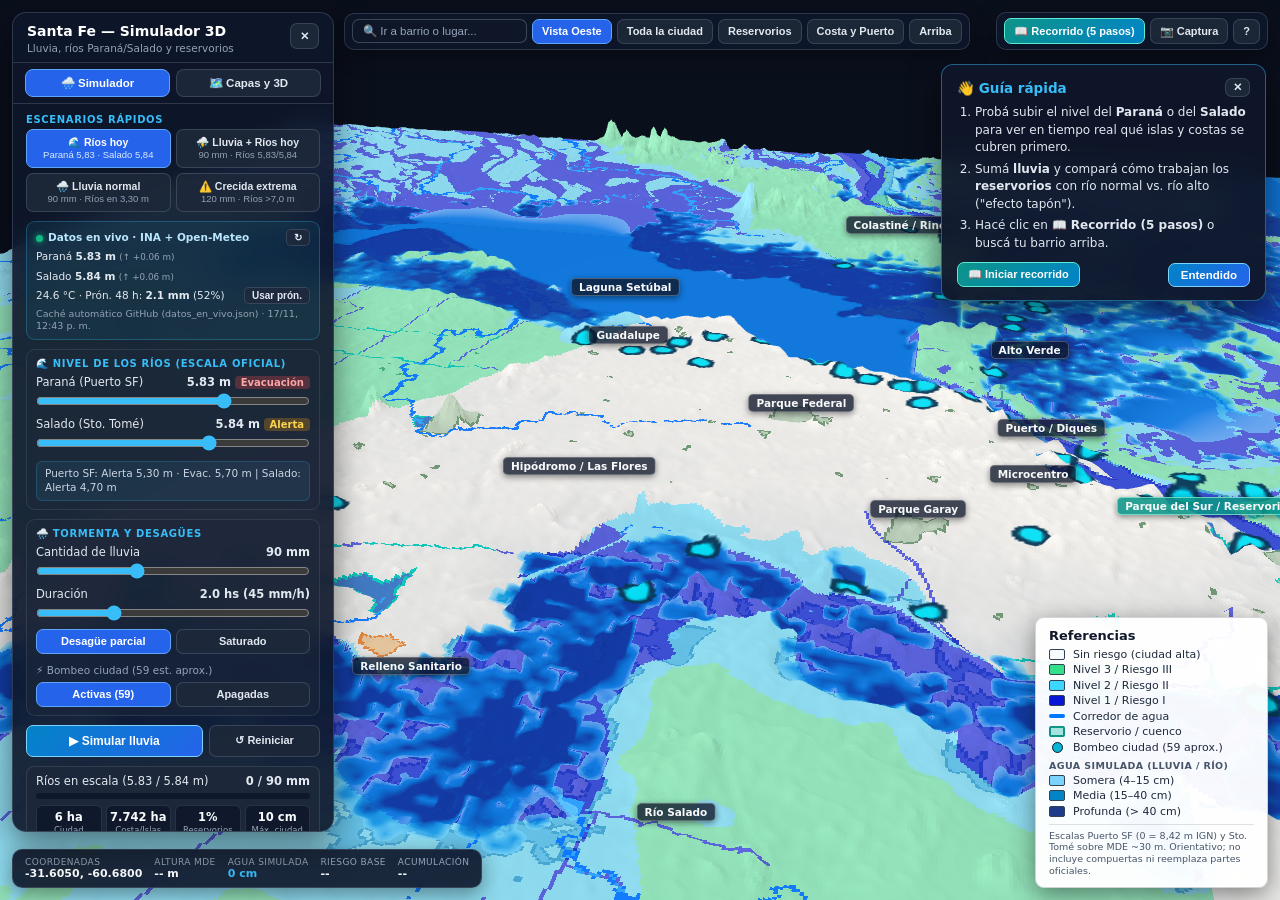
==== index.html @ 42bb4167 "Conectar API en vivo INA + Open-Meteo y preparar publicación en GitHub Pages" ====
<!DOCTYPE html>
<html lang="es">
<head>
  <meta charset="utf-8">
  <meta name="viewport" content="width=device-width, initial-scale=1.0">
  <title>Santa Fe 3D — Simulador de Lluvias y Crecidas</title>
  <meta http-equiv="refresh" content="0; url=visor_3d_santa_fe.html">
  <style>
    body {
      margin: 0; min-height: 100vh; display: grid; place-items: center;
      background: #090e1a; color: #f8fafc; font-family: "Segoe UI", system-ui, sans-serif;
    }
    a { color: #38bdf8; font-weight: 600; }
  </style>
  <script>
    window.location.replace("visor_3d_santa_fe.html" + window.location.search + window.location.hash);
  </script>
</head>
<body>
  <p>Abriendo simulador 3D… <a href="visor_3d_santa_fe.html">Ir al visor ahora</a></p>
</body>
</html>
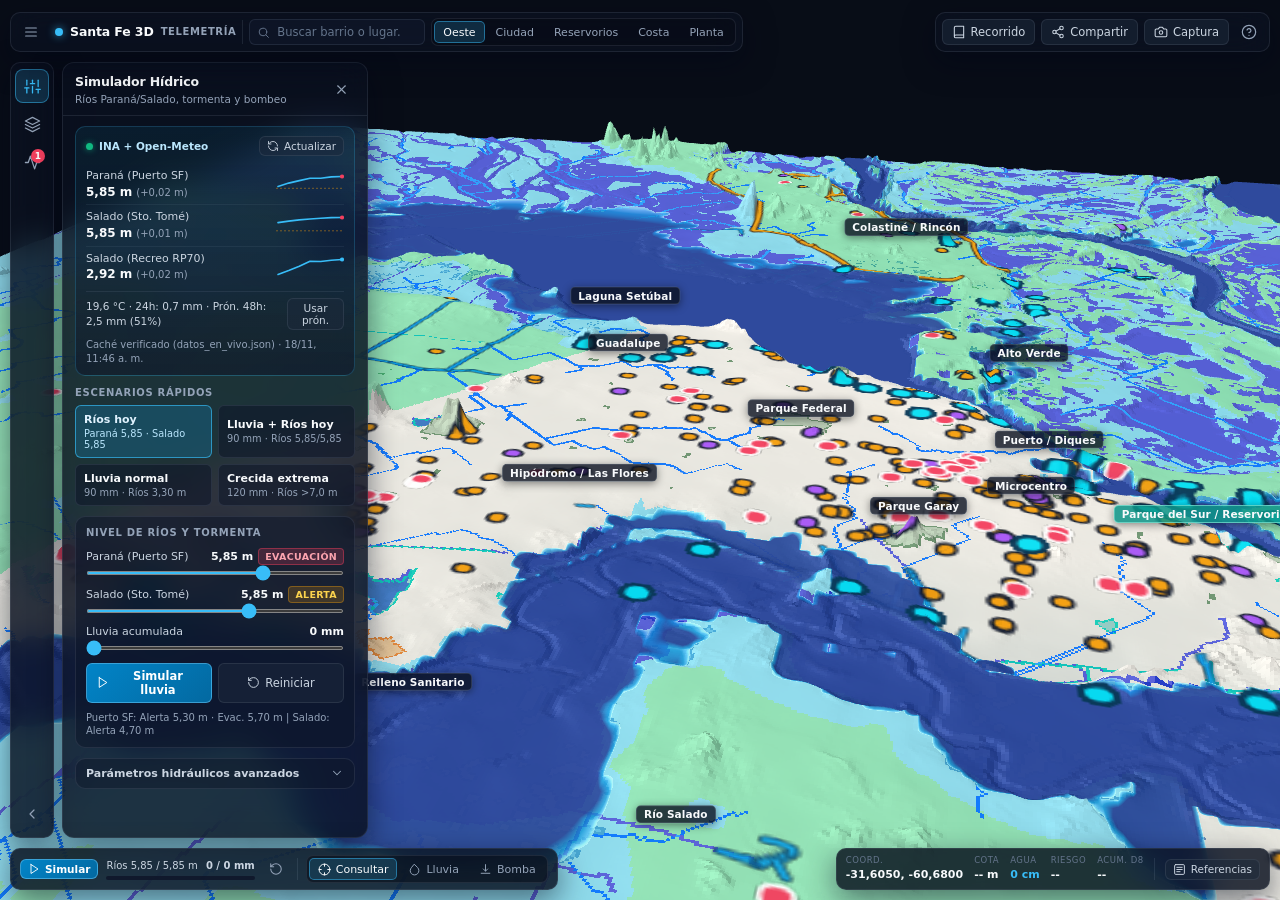
==== commit 166fa391: "feat(v2): modularizacion, UI Dark Telemetry, datos resilientes, WebGL2 on-demand y pipeline reproduc" ====
--- a/index.html
+++ b/index.html
@@ -3,20 +3,529 @@
 <head>
   <meta charset="utf-8">
   <meta name="viewport" content="width=device-width, initial-scale=1.0">
-  <title>Santa Fe 3D — Simulador de Lluvias y Crecidas</title>
-  <meta http-equiv="refresh" content="0; url=visor_3d_santa_fe.html">
-  <style>
-    body {
-      margin: 0; min-height: 100vh; display: grid; place-items: center;
-      background: #090e1a; color: #f8fafc; font-family: "Segoe UI", system-ui, sans-serif;
-    }
-    a { color: #38bdf8; font-weight: 600; }
-  </style>
-  <script>
-    window.location.replace("visor_3d_santa_fe.html" + window.location.search + window.location.hash);
-  </script>
+  <title>Santa Fe 3D — Simulador de Lluvias, Crecidas y Bombeo</title>
+  <meta name="description" content="Visor topográfico 3D interactivo y simulador de lluvias, crecidas de los ríos Paraná y Salado, reservorios, estaciones de bombeo y equipamiento crítico del Gran Santa Fe.">
+  <meta property="og:title" content="Santa Fe 3D — Simulador de Lluvias, Crecidas y Bombeo">
+  <meta property="og:description" content="Explorá el relieve suelo desnudo FABDEM, datos hidrométricos oficiales del INA, pronóstico Open-Meteo, 59 estaciones de bombeo y equipamiento crítico de Santa Fe en 3D.">
+  <meta property="og:type" content="website">
+  <link rel="icon" type="image/svg+xml" href="data:image/svg+xml,%3Csvg xmlns='http://www.w3.org/2000/svg' viewBox='0 0 32 32'%3E%3Crect width='32' height='32' rx='8' fill='%230b1120'/%3E%3Cpath d='M5 20c3-2 5 2 8 0s5 2 8 0 4-2 6 0' stroke='%2338bdf8' stroke-width='2.6' fill='none' stroke-linecap='round'/%3E%3Cpath d='M5 13c3-2 5 2 8 0s5 2 8 0 4-2 6 0' stroke='%230ea5e9' stroke-width='2.2' fill='none' stroke-linecap='round' opacity='.75'/%3E%3C/svg%3E">
+  <link rel="stylesheet" href="./src/styles.css">
 </head>
 <body>
-  <p>Abriendo simulador 3D… <a href="visor_3d_santa_fe.html">Ir al visor ahora</a></p>
+  <div id="loading" role="status" aria-live="polite">
+    <span id="loading-text">Cargando relieve 3D y modelo hídrico de Santa Fe...</span>
+    <div class="loader-bar"></div>
+  </div>
+
+  <canvas id="glcanvas" tabindex="0" aria-label="Mapa topográfico 3D interactivo del Gran Santa Fe"></canvas>
+  <div id="labels-layer" aria-hidden="false"></div>
+
+  <!-- ZONA 1: Command Bar superior -->
+  <header id="command-bar">
+    <div class="bar-group">
+      <button id="btn-toggle-drawer" class="btn-ghost" title="Mostrar u ocultar panel lateral" aria-label="Mostrar u ocultar panel lateral" aria-expanded="true">
+        <span data-icon="menu" data-icon-size="16"></span>
+      </button>
+      <div class="brand-chip">
+        <span class="brand-dot" aria-hidden="true"></span>
+        <span class="brand-name">Santa Fe 3D</span>
+        <span class="brand-tag">Telemetría</span>
+      </div>
+      <div class="search-wrap">
+        <span class="search-ico" data-icon="search" data-icon-size="13"></span>
+        <input id="search-place" list="barrios-list" placeholder="Buscar barrio o lugar..." autocomplete="off" aria-label="Buscar barrio o lugar">
+        <datalist id="barrios-list"></datalist>
+      </div>
+      <div id="preset-buttons" class="segmented" role="group" aria-label="Vistas de cámara">
+        <button data-preset="cap1" class="active">Oeste</button>
+        <button data-preset="cap2">Ciudad</button>
+        <button data-preset="res">Reservorios</button>
+        <button data-preset="costa">Costa</button>
+        <button data-preset="top">Planta</button>
+      </div>
+      <select id="preset-select" aria-label="Vista de cámara">
+        <option value="cap1" selected>Oeste</option>
+        <option value="cap2">Ciudad</option>
+        <option value="res">Reservorios</option>
+        <option value="costa">Costa</option>
+        <option value="top">Planta</option>
+      </select>
+    </div>
+
+    <div class="bar-group">
+      <button id="btn-story" title="Iniciar recorrido guiado de 5 pasos" aria-label="Recorrido guiado">
+        <span data-icon="book" data-icon-size="14"></span>
+        <span class="btn-label-sm">Recorrido</span>
+      </button>
+      <button id="btn-share" title="Copiar enlace del escenario actual" aria-label="Compartir escenario">
+        <span data-icon="share" data-icon-size="14"></span>
+        <span class="btn-label-sm">Compartir</span>
+      </button>
+      <button id="btn-shot" title="Descargar captura PNG del 3D" aria-label="Descargar captura PNG">
+        <span data-icon="camera" data-icon-size="14"></span>
+        <span class="btn-label-sm">Captura</span>
+      </button>
+      <button id="btn-help" class="btn-ghost" title="Guía rápida de uso" aria-label="Guía rápida">
+        <span data-icon="help" data-icon-size="16"></span>
+      </button>
+    </div>
+  </header>
+
+  <!-- ZONA 2: Panel lateral único con Rail de 3 modos -->
+  <aside id="sidebar" aria-label="Controles del simulador">
+    <nav id="icon-rail" role="tablist" aria-orientation="vertical" aria-label="Secciones">
+      <button class="rail-btn active" role="tab" aria-selected="true" data-mode="sim" title="Simulador y datos en vivo" aria-label="Simulador">
+        <span data-icon="sliders" data-icon-size="17"></span>
+      </button>
+      <button class="rail-btn" role="tab" aria-selected="false" data-mode="layers" title="Capas, basemap y ajustes 3D" aria-label="Capas y 3D">
+        <span data-icon="layers" data-icon-size="17"></span>
+      </button>
+      <button class="rail-btn" role="tab" aria-selected="false" data-mode="impact" title="Impacto y diagnóstico por sector" aria-label="Impacto y diagnóstico">
+        <span data-icon="activity" data-icon-size="17"></span>
+        <span id="rail-impact-badge" class="rail-badge hidden" aria-hidden="true">0</span>
+      </button>
+      <div class="rail-spacer"></div>
+      <button id="btn-rail-collapse" class="rail-btn" title="Contraer panel" aria-label="Contraer panel">
+        <span data-icon="chevronLeft" data-icon-size="16"></span>
+      </button>
+    </nav>
+
+    <section id="drawer">
+      <div class="drawer-header">
+        <div>
+          <div id="drawer-title" class="drawer-title">Simulador Hídrico</div>
+          <div id="drawer-sub" class="drawer-sub">Ríos Paraná/Salado, tormenta y bombeo</div>
+        </div>
+        <button id="btn-close-drawer" class="btn-ghost" title="Ocultar panel" aria-label="Ocultar panel">
+          <span data-icon="close" data-icon-size="15"></span>
+        </button>
+      </div>
+
+      <div class="drawer-body">
+        <!-- MODO 1: SIMULAR -->
+        <div id="pane-sim" class="mode-pane active" role="tabpanel">
+          <!-- Telemetría en vivo -->
+          <div class="card live-card" aria-live="polite">
+            <div class="live-top">
+              <span class="live-status">
+                <span id="live-dot" class="status-dot"></span>
+                <span id="live-title">INA + Open-Meteo</span>
+              </span>
+              <button id="btn-refresh-live" class="btn-xs" title="Actualizar desde INA y Open-Meteo" aria-label="Actualizar datos en vivo">
+                <span data-icon="refresh" data-icon-size="12"></span>
+                <span>Actualizar</span>
+              </button>
+            </div>
+            <div id="live-rivers-list">
+              <div class="hint-line">Consultando alturas oficiales (INA)...</div>
+            </div>
+            <div class="weather-strip">
+              <span id="live-weather" class="tabular">Consultando Open-Meteo...</span>
+              <button id="btn-load-forecast" class="btn-xs" title="Cargar lluvia pronosticada 48 h">Usar prón.</button>
+            </div>
+            <div id="live-meta" class="live-meta">Iniciando telemetría...</div>
+          </div>
+
+          <!-- Escenarios rápidos -->
+          <div>
+            <div class="section-label">Escenarios rápidos</div>
+            <div class="grid-2" style="margin-top:5px;">
+              <button class="scenario-btn active" data-sc="hoy">
+                <strong>Ríos hoy</strong>
+                <span id="sc-hoy-sub" class="tabular">Cargando escala...</span>
+              </button>
+              <button class="scenario-btn" data-sc="rain_hoy">
+                <strong>Lluvia + Ríos hoy</strong>
+                <span id="sc-rhoy-sub" class="tabular">90 mm · Ríos hoy</span>
+              </button>
+              <button class="scenario-btn" data-sc="rain90">
+                <strong>Lluvia normal</strong>
+                <span class="tabular">90 mm · Ríos 3,30 m</span>
+              </button>
+              <button class="scenario-btn" data-sc="combo">
+                <strong>Crecida extrema</strong>
+                <span class="tabular">120 mm · Ríos &gt;7,0 m</span>
+              </button>
+            </div>
+          </div>
+
+          <!-- Controles principales (Nivel 1) -->
+          <div class="card">
+            <div class="section-label">
+              <span>Nivel de ríos y tormenta</span>
+            </div>
+
+            <div class="slider-block">
+              <div class="slider-head">
+                <span>Paraná (Puerto SF)</span>
+                <span class="slider-val tabular">
+                  <span id="val-parana">-- m</span>
+                  <span id="tag-parana" class="badge badge-ok">Normal</span>
+                </span>
+              </div>
+              <input id="sl-parana" type="range" min="2.0" max="7.5" step="0.01" value="3.30" aria-label="Altura Río Paraná en Puerto Santa Fe">
+            </div>
+
+            <div class="slider-block">
+              <div class="slider-head">
+                <span>Salado (Sto. Tomé)</span>
+                <span class="slider-val tabular">
+                  <span id="val-salado">-- m</span>
+                  <span id="tag-salado" class="badge badge-ok">Normal</span>
+                </span>
+              </div>
+              <input id="sl-salado" type="range" min="2.0" max="8.0" step="0.01" value="3.20" aria-label="Altura Río Salado en Santo Tomé">
+            </div>
+
+            <div class="slider-block">
+              <div class="slider-head">
+                <span>Lluvia acumulada</span>
+                <span id="val-rain" class="slider-val tabular">0 mm</span>
+              </div>
+              <input id="sl-rain" type="range" min="0" max="250" step="5" value="0" aria-label="Lluvia acumulada en milímetros">
+            </div>
+
+            <div class="grid-2" style="margin-top:2px;">
+              <button id="btn-sim-play-panel" class="btn-primary">
+                <span data-icon="play" data-icon-size="13"></span>
+                <span>Simular lluvia</span>
+              </button>
+              <button id="btn-sim-reset-panel">
+                <span data-icon="reset" data-icon-size="13"></span>
+                <span>Reiniciar</span>
+              </button>
+            </div>
+            <div class="hint-line">Puerto SF: Alerta 5,30 m · Evac. 5,70 m | Salado: Alerta 4,70 m</div>
+          </div>
+
+          <!-- Nivel 2: Parámetros hidráulicos avanzados (colapsado por defecto) -->
+          <details class="accordion">
+            <summary>
+              <span>Parámetros hidráulicos avanzados</span>
+              <span class="acc-chev" data-icon="chevronDown" data-icon-size="14"></span>
+            </summary>
+            <div class="accordion-body">
+              <div class="slider-block">
+                <div class="slider-head">
+                  <span>Duración de tormenta</span>
+                  <span id="val-dur" class="slider-val tabular">2,0 h (0 mm/h)</span>
+                </div>
+                <input id="sl-dur" type="range" min="0.5" max="6" step="0.5" value="2" aria-label="Duración de la tormenta en horas">
+              </div>
+
+              <div>
+                <div class="section-label" style="margin-bottom:4px;">Perfil de tormenta (hietograma)</div>
+                <div class="grid-2">
+                  <button class="active" data-profile="uniform">Uniforme</button>
+                  <button data-profile="convective">Convectiva (pico)</button>
+                </div>
+              </div>
+
+              <div>
+                <div class="section-label" style="margin-bottom:4px;">Humedad previa del suelo</div>
+                <div class="grid-4">
+                  <button class="active btn-xs" data-soil="auto" title="Calculada según lluvia real 24 h">Auto</button>
+                  <button class="btn-xs" data-soil="dry">Seco</button>
+                  <button class="btn-xs" data-soil="wet">Húmedo</button>
+                  <button class="btn-xs" data-soil="saturated">Satur.</button>
+                </div>
+              </div>
+
+              <div>
+                <div class="section-label" style="margin-bottom:4px;">Desagüe pluvial urbano</div>
+                <div class="grid-2">
+                  <button id="btn-drain-ok" class="active" data-drain="partial">Parcial</button>
+                  <button id="btn-drain-sat" data-drain="saturated">Saturado</button>
+                </div>
+              </div>
+
+              <div>
+                <div class="section-label" style="margin-bottom:4px;">Estaciones de bombeo (59)</div>
+                <div class="grid-2">
+                  <button id="btn-cpump-on" class="active" data-cpump="on">Activas (59)</button>
+                  <button id="btn-cpump-off" data-cpump="off">Apagadas</button>
+                </div>
+              </div>
+            </div>
+          </details>
+        </div>
+
+        <!-- MODO 2: CAPAS Y 3D -->
+        <div id="pane-layers" class="mode-pane" role="tabpanel">
+          <div class="card">
+            <div class="section-label">Mapa base</div>
+            <div class="grid-3">
+              <button class="active" data-base="relief">Relieve</button>
+              <button data-base="streets">Calles</button>
+              <button data-base="sat">Satélite</button>
+            </div>
+            <div id="basemap-status" class="hint-line">Relieve topográfico offline (FABDEM).</div>
+            <div id="basemap-attr" class="basemap-attr hidden"></div>
+          </div>
+
+          <div class="card">
+            <div class="section-label">Infraestructura y drenaje</div>
+            <label class="switch-row">
+              <span class="switch-left"><span class="swatch round" style="background:#06b6d4"></span>Estaciones de bombeo (59)</span>
+              <input class="switch-input" type="checkbox" id="chk-city-pumps" checked>
+            </label>
+            <label class="switch-row">
+              <span class="switch-left"><span class="swatch" style="background:linear-gradient(135deg,#0ea5e9 50%,#f59e0b 50%)"></span>Canales y defensas (OSM)</span>
+              <input class="switch-input" type="checkbox" id="chk-osm-canales" checked>
+            </label>
+            <label class="switch-row">
+              <span class="switch-left"><span class="swatch" style="background:#14b8a6"></span>Reservorios y cuencos</span>
+              <input class="switch-input" type="checkbox" id="chk-res" checked>
+            </label>
+            <label class="switch-row">
+              <span class="switch-left"><span class="swatch" style="background:#007bff"></span>Corredores principales</span>
+              <input class="switch-input" type="checkbox" id="chk-bin" checked>
+            </label>
+            <label class="switch-row">
+              <span class="switch-left"><span class="swatch" style="background:#38bdf8"></span>Red secundaria (umbral)</span>
+              <input class="switch-input" type="checkbox" id="chk-acflow">
+            </label>
+            <div id="thresh-wrap" class="slider-block hidden">
+              <div class="slider-head">
+                <span>Sensibilidad de red</span>
+                <span id="val-thresh" class="slider-val tabular">5.000</span>
+              </div>
+              <input id="sl-thresh" type="range" min="2.477" max="5.301" step="0.01" value="3.699">
+            </div>
+          </div>
+
+          <div class="card">
+            <div class="section-label">Referencias urbanas</div>
+            <label class="switch-row">
+              <span class="switch-left"><span class="swatch round" style="background:#f43f5e"></span>Equipamiento crítico (OSM)</span>
+              <input class="switch-input" type="checkbox" id="chk-osm-equip" checked>
+            </label>
+            <label class="switch-row">
+              <span class="switch-left"><span class="swatch" style="background:#2b6cb0"></span>Ríos y Laguna Setúbal</span>
+              <input class="switch-input" type="checkbox" id="chk-water" checked>
+            </label>
+            <label class="switch-row">
+              <span class="switch-left"><span class="swatch" style="background:#5a7d5c"></span>Parques y plazas</span>
+              <input class="switch-input" type="checkbox" id="chk-parks" checked>
+            </label>
+            <label class="switch-row">
+              <span class="switch-left"><span class="swatch" style="background:#d97706"></span>Relleno sanitario</span>
+              <input class="switch-input" type="checkbox" id="chk-landfill" checked>
+            </label>
+            <label class="switch-row">
+              <span class="switch-left"><span class="swatch" style="background:#94a3b8"></span>Etiquetas de barrios</span>
+              <input class="switch-input" type="checkbox" id="chk-labels" checked>
+            </label>
+          </div>
+
+          <details class="accordion">
+            <summary>
+              <span>Riesgo hídrico base</span>
+              <span class="acc-chev" data-icon="chevronDown" data-icon-size="14"></span>
+            </summary>
+            <div class="accordion-body">
+              <div class="slider-block">
+                <div class="slider-head">
+                  <span>Opacidad</span>
+                  <span id="val-risk-alpha" class="slider-val tabular">62%</span>
+                </div>
+                <input id="sl-risk-alpha" type="range" min="0" max="100" step="2" value="62">
+              </div>
+              <label class="switch-row"><span class="switch-left"><span class="swatch" style="background:#0816d8"></span>Zona I / Riesgo I</span><input class="switch-input" type="checkbox" id="chk-r1" checked></label>
+              <label class="switch-row"><span class="switch-left"><span class="swatch" style="background:#3cd6ff"></span>Zona II / Riesgo II</span><input class="switch-input" type="checkbox" id="chk-r2" checked></label>
+              <label class="switch-row"><span class="switch-left"><span class="swatch" style="background:#34e08a"></span>Zona III / Riesgo III</span><input class="switch-input" type="checkbox" id="chk-r3" checked></label>
+              <label class="switch-row"><span class="switch-left"><span class="swatch" style="background:#f4f2ec"></span>Zona IV / Sin riesgo</span><input class="switch-input" type="checkbox" id="chk-r4" checked></label>
+            </div>
+          </details>
+
+          <details class="accordion">
+            <summary>
+              <span>Ajustes 3D del relieve</span>
+              <span class="acc-chev" data-icon="chevronDown" data-icon-size="14"></span>
+            </summary>
+            <div class="accordion-body">
+              <div class="slider-block">
+                <div class="slider-head"><span>Exageración vertical (Z)</span><span id="val-z" class="slider-val tabular">28×</span></div>
+                <input id="sl-z" type="range" min="1" max="80" step="1" value="28">
+              </div>
+              <div class="slider-block">
+                <div class="slider-head"><span>Sombreado topográfico</span><span id="val-hs" class="slider-val tabular">70%</span></div>
+                <input id="sl-hs" type="range" min="0" max="100" step="5" value="70">
+              </div>
+              <label class="switch-row">
+                <span class="switch-left"><span class="swatch" style="background:#78716c"></span>Curvas de nivel (cada 2 m)</span>
+                <input class="switch-input" type="checkbox" id="chk-contours">
+              </label>
+            </div>
+          </details>
+        </div>
+
+        <!-- MODO 3: IMPACTO Y DIAGNÓSTICO (absorbe #diag-card sin solapamientos) -->
+        <div id="pane-impact" class="mode-pane" role="tabpanel" aria-live="polite">
+          <div>
+            <div class="section-label">Resumen del escenario actual</div>
+            <div class="grid-4" style="margin-top:6px;">
+              <div class="kpi-card"><div id="kpi-ha" class="kpi-v tabular">0 ha</div><div class="kpi-k">Ciudad &gt;10cm</div></div>
+              <div class="kpi-card"><div id="kpi-ext" class="kpi-v tabular">0 ha</div><div class="kpi-k">Costa/Islas</div></div>
+              <div class="kpi-card"><div id="kpi-res" class="kpi-v tabular">0%</div><div class="kpi-k">Reservorios</div></div>
+              <div class="kpi-card"><div id="kpi-max" class="kpi-v tabular">0 cm</div><div class="kpi-k">Máx. ciudad</div></div>
+            </div>
+          </div>
+
+          <div>
+            <div class="section-label">Equipamiento OSM afectado (&gt;10 cm)</div>
+            <div class="grid-3" style="margin-top:6px;">
+              <button id="pill-salud" class="impact-btn" type="button" aria-label="Ver centros de salud afectados">
+                <span id="kpi-salud" class="imp-count tabular">0</span>
+                <span class="imp-lbl"><span data-icon="health" data-icon-size="11"></span>Salud</span>
+              </button>
+              <button id="pill-esc" class="impact-btn" type="button" aria-label="Ver escuelas afectadas">
+                <span id="kpi-escuelas" class="imp-count tabular">0</span>
+                <span class="imp-lbl"><span data-icon="school" data-icon-size="11"></span>Escuelas</span>
+              </button>
+              <button id="pill-emerg" class="impact-btn" type="button" aria-label="Ver cuarteles y comisarías afectados">
+                <span id="kpi-emerg" class="imp-count tabular">0</span>
+                <span class="imp-lbl"><span data-icon="shield" data-icon-size="11"></span>Emerg.</span>
+              </button>
+            </div>
+          </div>
+
+          <!-- Diagnóstico del punto o listado de establecimientos -->
+          <div id="diag-panel" class="diag-box selectable">
+            <div class="diag-head">
+              <span id="diag-title" class="diag-title">Diagnóstico por sector</span>
+              <button id="diag-clear" class="btn-ghost hidden" title="Limpiar selección" aria-label="Limpiar selección">
+                <span data-icon="close" data-icon-size="13"></span>
+              </button>
+            </div>
+            <div id="diag-body" class="diag-meta">
+              Hacé clic en cualquier punto del mapa 3D o seleccioná una categoría arriba para inspeccionar cotas, agua simulada y equipamiento cercano.
+            </div>
+            <div id="diag-list" class="diag-list hidden"></div>
+          </div>
+        </div>
+      </div>
+    </section>
+  </aside>
+
+  <!-- Popover de Recorrido / Ayuda -->
+  <div id="tour-popover" class="hidden" role="dialog" aria-label="Guía y recorrido">
+    <div class="tour-head">
+      <span id="tour-title" class="tour-title">Guía rápida</span>
+      <button id="tour-close" class="btn-ghost" title="Cerrar" aria-label="Cerrar guía">
+        <span data-icon="close" data-icon-size="14"></span>
+      </button>
+    </div>
+    <div id="tour-body" class="tour-body"></div>
+    <div id="tour-foot" class="tour-foot"></div>
+  </div>
+
+  <!-- ZONA 3: Dock inferior unificado -->
+  <footer id="bottom-dock">
+    <div id="sim-dock" class="dock-pill">
+      <button id="btn-sim-play" class="btn-primary btn-xs" aria-label="Simular o pausar lluvia">
+        <span data-icon="play" data-icon-size="12"></span>
+        <span id="btn-sim-play-lbl">Simular</span>
+      </button>
+      <div class="sim-progress-mini">
+        <div class="sim-progress-top tabular">
+          <span id="sim-status">Listo</span>
+          <strong id="sim-mm">0 / 0 mm</strong>
+        </div>
+        <div class="progress-track"><div id="sim-bar" class="progress-fill"></div></div>
+      </div>
+      <button id="btn-sim-reset" class="btn-ghost" title="Reiniciar simulación" aria-label="Reiniciar simulación">
+        <span data-icon="reset" data-icon-size="14"></span>
+      </button>
+      <div class="dock-divider"></div>
+      <div class="segmented" role="group" aria-label="Herramientas sobre el mapa 3D">
+        <button class="active" data-tool="inspect" title="Consultar diagnóstico de un punto">
+          <span data-icon="crosshair" data-icon-size="13"></span>
+          <span class="btn-label-sm">Consultar</span>
+        </button>
+        <button data-tool="rain" title="Descargar chaparrón puntual (+55 mm)">
+          <span data-icon="droplet" data-icon-size="13"></span>
+          <span class="btn-label-sm">Lluvia</span>
+        </button>
+        <button data-tool="pump" title="Colocar bomba extractora temporal (hasta 5)">
+          <span data-icon="pump" data-icon-size="13"></span>
+          <span class="btn-label-sm">Bomba</span>
+        </button>
+      </div>
+      <button id="btn-clear-pumps" class="btn-xs hidden" title="Quitar bombas manuales">
+        <span>Quitar (<span id="pump-cnt">0</span>)</span>
+      </button>
+    </div>
+
+    <div id="info-dock" class="dock-pill">
+      <div class="insp-strip selectable" aria-label="Inspector topográfico">
+        <div class="insp-col insp-hide-sm">
+          <span class="insp-k">Coord.</span>
+          <span id="i-coord" class="insp-v tabular">-31,6050, -60,6800</span>
+        </div>
+        <div class="insp-col">
+          <span class="insp-k">Cota</span>
+          <span id="i-elev" class="insp-v tabular">-- m</span>
+        </div>
+        <div class="insp-col">
+          <span class="insp-k">Agua</span>
+          <span id="i-water" class="insp-v water tabular">0 cm</span>
+        </div>
+        <div class="insp-col insp-hide-md">
+          <span class="insp-k">Riesgo</span>
+          <span id="i-risk" class="insp-v">--</span>
+        </div>
+        <div class="insp-col insp-hide-md">
+          <span class="insp-k">Acum. D8</span>
+          <span id="i-acum" class="insp-v tabular">--</span>
+        </div>
+      </div>
+      <div class="dock-divider"></div>
+      <button id="btn-legend" class="btn-xs" aria-expanded="false" aria-controls="legend-popover">
+        <span data-icon="legend" data-icon-size="13"></span>
+        <span class="btn-label-sm">Referencias</span>
+      </button>
+
+      <!-- Leyenda oscura colapsable y completa -->
+      <div id="legend-popover" class="hidden" role="region" aria-label="Referencias del mapa">
+        <h3>
+          <span>Referencias</span>
+          <button id="btn-legend-close" class="btn-ghost" aria-label="Cerrar referencias">
+            <span data-icon="close" data-icon-size="13"></span>
+          </button>
+        </h3>
+        <div class="leg-group-title">Agua simulada (escala unificada)</div>
+        <div class="leg-row"><span class="leg-box" style="background:#7dd3fc"></span>Somera (4–15 cm)</div>
+        <div class="leg-row"><span class="leg-box" style="background:#0284c7"></span>Media (15–40 cm)</div>
+        <div class="leg-row"><span class="leg-box" style="background:#1e3a8a"></span>Profunda (&gt; 40 cm)</div>
+
+        <div class="leg-group-title">Riesgo hídrico base</div>
+        <div class="leg-row"><span class="leg-box" style="background:#f8fafc"></span>Zona IV / Sin riesgo (ciudad alta)</div>
+        <div class="leg-row"><span class="leg-box" style="background:#34e08a"></span>Zona III / Riesgo III</div>
+        <div class="leg-row"><span class="leg-box" style="background:#33e0b3"></span>Zona II/III (transición)</div>
+        <div class="leg-row"><span class="leg-box" style="background:#3cd6ff"></span>Zona II / Riesgo II</div>
+        <div class="leg-row"><span class="leg-box" style="background:#0816d8"></span>Zona I / Riesgo I</div>
+
+        <div class="leg-group-title">Infraestructura y equipamiento</div>
+        <div class="leg-row"><span class="leg-line" style="background:#0077ff"></span>Corredor de escurrimiento D8</div>
+        <div class="leg-row"><span class="leg-box" style="background:rgba(20,184,166,0.35);border-color:#14b8a6"></span>Reservorio / cuenco</div>
+        <div class="leg-row"><span class="leg-dot" style="background:#06b6d4;border:1.5px solid #0f172a"></span>Estación de bombeo (59 aprox.)</div>
+        <div class="leg-row"><span class="leg-line" style="background:#f59e0b"></span>Defensa · <span class="leg-line" style="background:#0ea5e9"></span>Canal (OSM)</div>
+        <div class="leg-row">
+          <span class="leg-dot" style="background:#f43f5e"></span>Salud ·
+          <span class="leg-dot" style="background:#f59e0b"></span>Escuelas ·
+          <span class="leg-dot" style="background:#a855f7"></span>Emergencia
+        </div>
+
+        <div class="leg-disclaimer">
+          FABDEM suelo desnudo (~30 m) · OSM · INA (Puerto SF 0 = 8,42 m IGN) · Open-Meteo. Modelo orientativo; no reemplaza alertas oficiales.
+        </div>
+      </div>
+    </div>
+  </footer>
+
+  <div id="toast" role="status" aria-live="polite"></div>
+
+  <script type="module" src="./src/main.js"></script>
 </body>
 </html>
--- a/src/styles.css
+++ b/src/styles.css
@@ -0,0 +1,1010 @@
+/* Santa Fe 3D — Cartographic Dark Telemetry Design System (Kepler.gl / Windy / Linear) */
+:root {
+  --bg-deep: #070b14;
+  --bg-radial: #0f192d;
+  --surface: rgba(11, 17, 32, 0.84);
+  --surface-elevated: rgba(15, 23, 42, 0.94);
+  --surface-subtle: rgba(30, 41, 59, 0.56);
+  --surface-hover: rgba(51, 65, 85, 0.72);
+  --border: rgba(148, 163, 184, 0.14);
+  --border-strong: rgba(148, 163, 184, 0.28);
+  --text-1: #f8fafc;
+  --text-2: #cbd5e1;
+  --text-3: #94a3b8;
+  --text-4: #64748b;
+  --accent: #38bdf8;
+  --accent-strong: #0284c7;
+  --ok: #10b981;
+  --warn: #f59e0b;
+  --crit: #f43f5e;
+  --emerg: #a855f7;
+  --teal: #14b8a6;
+  --radius-sm: 6px;
+  --radius-md: 10px;
+  --radius-lg: 12px;
+  --shadow: 0 10px 30px rgba(2, 6, 23, 0.52);
+  --blur: blur(16px) saturate(135%);
+  --font-sans: "Inter", "Segoe UI", system-ui, -apple-system, sans-serif;
+}
+
+*, *::before, *::after { box-sizing: border-box; }
+
+html, body {
+  margin: 0;
+  padding: 0;
+  width: 100%;
+  height: 100%;
+  overflow: hidden;
+  background: radial-gradient(circle at 55% 40%, var(--bg-radial) 0%, var(--bg-deep) 100%);
+  color: var(--text-1);
+  font-family: var(--font-sans);
+  font-size: 12px;
+  line-height: 1.4;
+  -webkit-font-smoothing: antialiased;
+}
+
+.tabular { font-variant-numeric: tabular-nums; }
+.selectable { user-select: text; -webkit-user-select: text; }
+.hidden { display: none !important; }
+.sr-only {
+  position: absolute; width: 1px; height: 1px; padding: 0; margin: -1px;
+  overflow: hidden; clip: rect(0, 0, 0, 0); white-space: nowrap; border: 0;
+}
+
+/* Canvas & Map Labels */
+#glcanvas {
+  position: fixed;
+  inset: 0;
+  width: 100%;
+  height: 100%;
+  display: block;
+  cursor: grab;
+  user-select: none;
+  outline: none;
+}
+#glcanvas:focus-visible { outline: 2px solid var(--accent); outline-offset: -2px; }
+#glcanvas.dragging { cursor: grabbing; }
+#glcanvas.tool-mode { cursor: crosshair; }
+
+#labels-layer {
+  position: fixed;
+  inset: 0;
+  pointer-events: none;
+  overflow: hidden;
+  z-index: 3;
+}
+
+.map-label {
+  position: fixed;
+  top: 0;
+  left: 0;
+  display: none;
+  will-change: transform;
+  background: rgba(11, 17, 32, 0.80);
+  color: var(--text-1);
+  border: 1px solid rgba(148, 163, 184, 0.25);
+  padding: 2px 7px;
+  border-radius: 5px;
+  font-family: var(--font-sans);
+  font-size: 10.5px;
+  font-weight: 600;
+  letter-spacing: 0.01em;
+  white-space: nowrap;
+  box-shadow: 0 2px 8px rgba(0, 0, 0, 0.45);
+  pointer-events: auto;
+  cursor: pointer;
+  transition: border-color 0.14s ease, background 0.14s ease;
+}
+.map-label:hover { border-color: var(--accent); background: rgba(15, 23, 42, 0.96); }
+.map-label.res-lbl {
+  background: rgba(13, 148, 136, 0.86);
+  border-color: rgba(153, 246, 228, 0.55);
+}
+.map-label.res-lbl:hover { background: rgba(15, 118, 110, 0.98); border-color: #99f6e4; }
+
+/* Base Controls */
+button, select, input {
+  font-family: var(--font-sans);
+}
+
+button {
+  display: inline-flex;
+  align-items: center;
+  justify-content: center;
+  gap: 5px;
+  background: var(--surface-subtle);
+  color: var(--text-2);
+  border: 1px solid var(--border);
+  border-radius: var(--radius-sm);
+  padding: 5px 9px;
+  font-size: 11.5px;
+  font-weight: 500;
+  cursor: pointer;
+  user-select: none;
+  transition: background 0.14s ease, border-color 0.14s ease, color 0.14s ease;
+}
+button:hover:not(:disabled) {
+  background: var(--surface-hover);
+  border-color: var(--border-strong);
+  color: var(--text-1);
+}
+button:focus-visible, select:focus-visible, input:focus-visible {
+  outline: 1.5px solid var(--accent);
+  outline-offset: 1px;
+}
+button:disabled { opacity: 0.42; cursor: not-allowed; }
+button.active {
+  background: rgba(14, 165, 233, 0.22);
+  border-color: rgba(56, 189, 248, 0.65);
+  color: #e0f2fe;
+}
+button.btn-primary {
+  background: linear-gradient(135deg, #0284c7, #0369a1);
+  border-color: rgba(125, 211, 252, 0.45);
+  color: #fff;
+  font-weight: 600;
+}
+button.btn-primary:hover:not(:disabled) {
+  background: linear-gradient(135deg, #0ea5e9, #0284c7);
+  border-color: rgba(186, 230, 253, 0.7);
+}
+button.btn-primary.running {
+  background: linear-gradient(135deg, #d97706, #b45309);
+  border-color: rgba(253, 186, 116, 0.6);
+}
+button.btn-ghost {
+  background: transparent;
+  border-color: transparent;
+  color: var(--text-3);
+  padding: 5px;
+}
+button.btn-ghost:hover:not(:disabled) {
+  background: var(--surface-subtle);
+  color: var(--text-1);
+}
+button.btn-xs {
+  padding: 3px 7px;
+  font-size: 10.5px;
+}
+
+.ico { flex-shrink: 0; display: block; }
+
+/* ZONE 1: Top Command Bar */
+#command-bar {
+  position: fixed;
+  top: 10px;
+  left: 10px;
+  right: 10px;
+  height: 44px;
+  z-index: 20;
+  display: flex;
+  align-items: center;
+  justify-content: space-between;
+  gap: 8px;
+  pointer-events: none;
+}
+
+.bar-group {
+  display: flex;
+  align-items: center;
+  gap: 6px;
+  height: 40px;
+  padding: 4px 6px;
+  background: var(--surface);
+  border: 1px solid var(--border);
+  border-radius: var(--radius-md);
+  backdrop-filter: var(--blur);
+  box-shadow: var(--shadow);
+  pointer-events: auto;
+}
+
+.brand-chip {
+  display: flex;
+  align-items: center;
+  gap: 7px;
+  padding: 0 6px 0 4px;
+  border-right: 1px solid var(--border);
+  height: 24px;
+}
+.brand-dot {
+  width: 8px;
+  height: 8px;
+  border-radius: 50%;
+  background: var(--accent);
+  box-shadow: 0 0 8px rgba(56, 189, 248, 0.75);
+}
+.brand-name {
+  font-size: 12.5px;
+  font-weight: 700;
+  letter-spacing: -0.01em;
+  color: var(--text-1);
+  white-space: nowrap;
+}
+.brand-tag {
+  font-size: 10px;
+  font-weight: 600;
+  color: var(--text-3);
+  text-transform: uppercase;
+  letter-spacing: 0.06em;
+}
+
+.search-wrap {
+  position: relative;
+  display: flex;
+  align-items: center;
+}
+.search-wrap .search-ico {
+  position: absolute;
+  left: 8px;
+  color: var(--text-4);
+  pointer-events: none;
+  display: flex;
+}
+#search-place {
+  background: rgba(15, 23, 42, 0.78);
+  color: var(--text-1);
+  border: 1px solid var(--border);
+  border-radius: var(--radius-sm);
+  padding: 5px 8px 5px 27px;
+  font-size: 11.5px;
+  width: 176px;
+  outline: none;
+  transition: border-color 0.14s ease, width 0.18s ease;
+}
+#search-place:focus { border-color: var(--accent); width: 210px; }
+#search-place::placeholder { color: var(--text-4); }
+
+.segmented {
+  display: inline-flex;
+  align-items: center;
+  background: rgba(7, 11, 20, 0.52);
+  border: 1px solid var(--border);
+  border-radius: 7px;
+  padding: 2px;
+  gap: 2px;
+}
+.segmented button {
+  background: transparent;
+  border: 1px solid transparent;
+  padding: 3.5px 8px;
+  font-size: 11px;
+  border-radius: 5px;
+  color: var(--text-3);
+}
+.segmented button:hover { color: var(--text-1); background: rgba(51, 65, 85, 0.45); }
+.segmented button.active {
+  background: rgba(56, 189, 248, 0.18);
+  border-color: rgba(56, 189, 248, 0.48);
+  color: var(--text-1);
+}
+
+#preset-select {
+  display: none;
+  background: rgba(15, 23, 42, 0.88);
+  color: var(--text-1);
+  border: 1px solid var(--border);
+  border-radius: var(--radius-sm);
+  padding: 0 6px;
+  height: 28px;
+  line-height: 26px;
+  max-width: 96px;
+  font-size: 11px;
+  white-space: nowrap;
+  overflow: hidden;
+  text-overflow: ellipsis;
+  flex-shrink: 0;
+}
+
+/* ZONE 2: Left Sidebar with 3-Mode Icon Rail */
+#sidebar {
+  position: fixed;
+  top: 62px;
+  left: 10px;
+  bottom: 62px;
+  z-index: 16;
+  display: flex;
+  align-items: stretch;
+  pointer-events: none;
+}
+
+#icon-rail {
+  width: 44px;
+  background: var(--surface);
+  border: 1px solid var(--border);
+  border-radius: var(--radius-md);
+  backdrop-filter: var(--blur);
+  box-shadow: var(--shadow);
+  padding: 6px 4px;
+  display: flex;
+  flex-direction: column;
+  align-items: center;
+  gap: 4px;
+  pointer-events: auto;
+  flex-shrink: 0;
+}
+
+.rail-btn {
+  position: relative;
+  width: 34px;
+  height: 34px;
+  padding: 0;
+  border-radius: 8px;
+  background: transparent;
+  border: 1px solid transparent;
+  color: var(--text-3);
+}
+.rail-btn:hover { background: var(--surface-subtle); color: var(--text-1); }
+.rail-btn.active {
+  background: rgba(56, 189, 248, 0.18);
+  border-color: rgba(56, 189, 248, 0.5);
+  color: var(--accent);
+}
+.rail-badge {
+  position: absolute;
+  top: 3px;
+  right: 3px;
+  min-width: 14px;
+  height: 14px;
+  padding: 0 3px;
+  border-radius: 999px;
+  background: var(--crit);
+  color: #fff;
+  font-size: 9px;
+  font-weight: 700;
+  display: flex;
+  align-items: center;
+  justify-content: center;
+  line-height: 1;
+}
+.rail-spacer { flex: 1; }
+
+#drawer {
+  width: 306px;
+  margin-left: 8px;
+  background: var(--surface);
+  border: 1px solid var(--border);
+  border-radius: var(--radius-lg);
+  backdrop-filter: var(--blur);
+  box-shadow: var(--shadow);
+  display: flex;
+  flex-direction: column;
+  overflow: hidden;
+  pointer-events: auto;
+  transition: transform 0.2s ease, opacity 0.18s ease, width 0.2s ease, margin 0.2s ease;
+}
+
+#sidebar.collapsed #drawer {
+  width: 0;
+  margin-left: 0;
+  opacity: 0;
+  pointer-events: none;
+  border-width: 0;
+}
+
+.drawer-header {
+  display: flex;
+  align-items: center;
+  justify-content: space-between;
+  padding: 10px 12px 9px;
+  border-bottom: 1px solid var(--border);
+  flex-shrink: 0;
+}
+.drawer-title {
+  font-size: 12.5px;
+  font-weight: 700;
+  color: var(--text-1);
+  letter-spacing: -0.01em;
+}
+.drawer-sub {
+  font-size: 10.5px;
+  color: var(--text-3);
+  margin-top: 1px;
+}
+
+.drawer-body {
+  padding: 10px 12px 14px;
+  overflow-y: auto;
+  display: flex;
+  flex-direction: column;
+  gap: 10px;
+  flex: 1;
+}
+.drawer-body::-webkit-scrollbar { width: 5px; }
+.drawer-body::-webkit-scrollbar-thumb { background: rgba(148, 163, 184, 0.25); border-radius: 999px; }
+
+.mode-pane { display: none; flex-direction: column; gap: 10px; }
+.mode-pane.active { display: flex; }
+
+.section-label {
+  font-size: 10px;
+  font-weight: 600;
+  text-transform: uppercase;
+  letter-spacing: 0.07em;
+  color: var(--text-3);
+  display: flex;
+  align-items: center;
+  justify-content: space-between;
+  gap: 6px;
+}
+
+.card {
+  background: rgba(15, 23, 42, 0.56);
+  border: 1px solid var(--border);
+  border-radius: var(--radius-md);
+  padding: 9px 10px;
+  display: flex;
+  flex-direction: column;
+  gap: 8px;
+}
+
+/* Telemetry Live Card */
+.live-card {
+  background: linear-gradient(180deg, rgba(14, 116, 144, 0.14), rgba(15, 23, 42, 0.62));
+  border-color: rgba(56, 189, 248, 0.22);
+}
+.live-top {
+  display: flex;
+  align-items: center;
+  justify-content: space-between;
+  gap: 6px;
+}
+.live-status {
+  display: inline-flex;
+  align-items: center;
+  gap: 6px;
+  font-size: 10.5px;
+  font-weight: 600;
+  color: #bae6fd;
+}
+.status-dot {
+  width: 7px;
+  height: 7px;
+  border-radius: 50%;
+  background: var(--warn);
+}
+.status-dot.ok { background: var(--ok); box-shadow: 0 0 6px rgba(16, 185, 129, 0.7); }
+.status-dot.partial { background: var(--accent); box-shadow: 0 0 6px rgba(56, 189, 248, 0.65); }
+
+.river-row {
+  display: flex;
+  align-items: center;
+  justify-content: space-between;
+  gap: 8px;
+  padding: 4px 0;
+  border-bottom: 1px solid rgba(148, 163, 184, 0.09);
+}
+.river-row:last-of-type { border-bottom: none; padding-bottom: 0; }
+.river-name { font-size: 11px; color: var(--text-2); font-weight: 500; }
+.river-val { font-size: 12px; font-weight: 700; color: var(--text-1); }
+.river-delta { font-size: 10px; color: var(--text-3); margin-left: 4px; font-weight: 500; }
+.sparkline { display: block; flex-shrink: 0; }
+
+.weather-strip {
+  display: flex;
+  align-items: center;
+  justify-content: space-between;
+  gap: 6px;
+  padding-top: 6px;
+  border-top: 1px solid rgba(148, 163, 184, 0.12);
+  font-size: 10.5px;
+  color: var(--text-2);
+}
+.live-meta { font-size: 10px; color: var(--text-3); }
+
+/* Scenario Grid */
+.grid-2 { display: grid; grid-template-columns: 1fr 1fr; gap: 6px; }
+.grid-3 { display: grid; grid-template-columns: repeat(3, 1fr); gap: 5px; }
+.grid-4 { display: grid; grid-template-columns: repeat(4, 1fr); gap: 5px; }
+
+.scenario-btn {
+  flex-direction: column;
+  align-items: flex-start;
+  text-align: left;
+  padding: 7px 8px;
+  gap: 2px;
+  background: rgba(15, 23, 42, 0.62);
+}
+.scenario-btn strong { font-size: 11px; color: var(--text-1); font-weight: 600; }
+.scenario-btn span { font-size: 9.8px; color: var(--text-3); font-weight: 400; }
+.scenario-btn.active strong { color: #e0f2fe; }
+.scenario-btn.active span { color: #bae6fd; }
+
+/* Sliders & Badges */
+.slider-block { display: flex; flex-direction: column; gap: 3px; }
+.slider-head {
+  display: flex;
+  align-items: center;
+  justify-content: space-between;
+  gap: 6px;
+  font-size: 11px;
+  color: var(--text-2);
+}
+.slider-val {
+  display: inline-flex;
+  align-items: center;
+  gap: 5px;
+  font-weight: 600;
+  color: var(--text-1);
+}
+
+input[type="range"] {
+  width: 100%;
+  accent-color: var(--accent);
+  height: 4px;
+  cursor: pointer;
+  margin: 3px 0;
+}
+
+.badge {
+  font-size: 9.5px;
+  font-weight: 700;
+  padding: 1px 6px;
+  border-radius: 4px;
+  text-transform: uppercase;
+  letter-spacing: 0.03em;
+}
+.badge-ok { background: rgba(16, 185, 129, 0.16); color: #6ee7b7; border: 1px solid rgba(16, 185, 129, 0.32); }
+.badge-warn { background: rgba(245, 158, 11, 0.18); color: #fcd34d; border: 1px solid rgba(245, 158, 11, 0.36); }
+.badge-crit { background: rgba(244, 63, 94, 0.20); color: #fda4af; border: 1px solid rgba(244, 63, 94, 0.42); }
+
+.hint-line {
+  font-size: 10px;
+  color: var(--text-3);
+  line-height: 1.35;
+}
+
+/* Accordion (Progressive Disclosure) */
+details.accordion {
+  background: rgba(15, 23, 42, 0.48);
+  border: 1px solid var(--border);
+  border-radius: var(--radius-md);
+  padding: 7px 10px;
+}
+details.accordion summary {
+  list-style: none;
+  display: flex;
+  align-items: center;
+  justify-content: space-between;
+  font-size: 11px;
+  font-weight: 600;
+  color: var(--text-2);
+  cursor: pointer;
+  user-select: none;
+}
+details.accordion summary::-webkit-details-marker { display: none; }
+details.accordion[open] summary .acc-chev { transform: rotate(180deg); }
+.acc-chev { transition: transform 0.16s ease; color: var(--text-3); display: flex; }
+.accordion-body {
+  margin-top: 9px;
+  padding-top: 8px;
+  border-top: 1px solid var(--border);
+  display: flex;
+  flex-direction: column;
+  gap: 8px;
+}
+
+/* Layer Switches */
+.switch-row {
+  display: flex;
+  align-items: center;
+  justify-content: space-between;
+  gap: 8px;
+  font-size: 11.5px;
+  color: var(--text-2);
+  cursor: pointer;
+  padding: 2px 0;
+  user-select: none;
+}
+.switch-left {
+  display: flex;
+  align-items: center;
+  gap: 7px;
+  min-width: 0;
+}
+.swatch {
+  width: 11px;
+  height: 11px;
+  border-radius: 3px;
+  border: 1px solid rgba(255, 255, 255, 0.35);
+  flex-shrink: 0;
+}
+.swatch.round { border-radius: 50%; }
+.switch-input {
+  appearance: none;
+  width: 28px;
+  height: 16px;
+  border-radius: 999px;
+  background: rgba(51, 65, 85, 0.9);
+  border: 1px solid var(--border-strong);
+  position: relative;
+  cursor: pointer;
+  flex-shrink: 0;
+  transition: background 0.15s ease, border-color 0.15s ease;
+}
+.switch-input::after {
+  content: "";
+  position: absolute;
+  top: 2px;
+  left: 2px;
+  width: 10px;
+  height: 10px;
+  border-radius: 50%;
+  background: var(--text-2);
+  transition: transform 0.15s ease, background 0.15s ease;
+}
+.switch-input:checked {
+  background: rgba(14, 165, 233, 0.35);
+  border-color: var(--accent);
+}
+.switch-input:checked::after {
+  transform: translateX(12px);
+  background: var(--accent);
+}
+
+/* Mode 3: Impact & Diagnosis */
+.kpi-card {
+  background: rgba(15, 23, 42, 0.72);
+  border: 1px solid var(--border);
+  border-radius: 8px;
+  padding: 6px 4px;
+  text-align: center;
+}
+.kpi-v { font-size: 12.5px; font-weight: 700; color: var(--text-1); }
+.kpi-k { font-size: 9px; color: var(--text-3); margin-top: 2px; }
+
+.impact-btn {
+  flex-direction: column;
+  padding: 7px 5px;
+  gap: 3px;
+  background: rgba(15, 23, 42, 0.72);
+}
+.impact-btn .imp-count { font-size: 13px; font-weight: 700; color: var(--text-1); }
+.impact-btn .imp-lbl { font-size: 9.5px; color: var(--text-3); display: inline-flex; align-items: center; gap: 3px; }
+.impact-btn.hit {
+  border-color: rgba(244, 63, 94, 0.55);
+  background: rgba(244, 63, 94, 0.14);
+}
+.impact-btn.hit .imp-count { color: #fda4af; }
+
+.diag-box {
+  background: rgba(15, 23, 42, 0.68);
+  border: 1px solid rgba(56, 189, 248, 0.28);
+  border-radius: var(--radius-md);
+  padding: 9px 10px;
+  display: flex;
+  flex-direction: column;
+  gap: 6px;
+}
+.diag-head {
+  display: flex;
+  align-items: center;
+  justify-content: space-between;
+  gap: 6px;
+}
+.diag-title { font-size: 12px; font-weight: 700; color: var(--accent); }
+.diag-meta { font-size: 11px; color: var(--text-2); line-height: 1.42; }
+.diag-list {
+  display: flex;
+  flex-direction: column;
+  gap: 4px;
+  max-height: 220px;
+  overflow-y: auto;
+  padding-right: 2px;
+}
+.diag-list-item {
+  width: 100%;
+  justify-content: space-between;
+  padding: 5px 8px;
+  font-size: 11px;
+  text-align: left;
+  background: rgba(30, 41, 59, 0.55);
+}
+.diag-list-item .cm-tag {
+  font-size: 10.5px;
+  font-weight: 700;
+  color: #fda4af;
+  flex-shrink: 0;
+  margin-left: 6px;
+}
+
+/* ZONE 3: Unified Bottom Dock */
+#bottom-dock {
+  position: fixed;
+  left: 10px;
+  right: 10px;
+  bottom: 10px;
+  z-index: 18;
+  display: flex;
+  align-items: flex-end;
+  justify-content: space-between;
+  gap: 8px;
+  pointer-events: none;
+}
+
+.dock-pill {
+  display: flex;
+  align-items: center;
+  gap: 8px;
+  min-height: 42px;
+  padding: 5px 9px;
+  background: var(--surface);
+  border: 1px solid var(--border);
+  border-radius: var(--radius-md);
+  backdrop-filter: var(--blur);
+  box-shadow: var(--shadow);
+  pointer-events: auto;
+}
+
+.sim-progress-mini {
+  display: flex;
+  flex-direction: column;
+  gap: 3px;
+  min-width: 124px;
+}
+.sim-progress-top {
+  display: flex;
+  justify-content: space-between;
+  align-items: center;
+  gap: 8px;
+  font-size: 10px;
+  color: var(--text-2);
+}
+.progress-track {
+  height: 4px;
+  background: rgba(15, 23, 42, 0.9);
+  border-radius: 999px;
+  overflow: hidden;
+}
+.progress-fill {
+  height: 100%;
+  width: 0%;
+  background: linear-gradient(90deg, var(--accent), var(--accent-strong));
+  transition: width 0.1s linear;
+}
+
+.dock-divider {
+  width: 1px;
+  height: 22px;
+  background: var(--border);
+  flex-shrink: 0;
+}
+
+#info-dock {
+  position: relative;
+  gap: 10px;
+}
+
+.insp-strip {
+  display: flex;
+  align-items: center;
+  gap: 11px;
+}
+.insp-col {
+  display: flex;
+  flex-direction: column;
+}
+.insp-k {
+  font-size: 8.5px;
+  text-transform: uppercase;
+  letter-spacing: 0.06em;
+  color: var(--text-4);
+}
+.insp-v {
+  font-size: 11px;
+  font-weight: 600;
+  color: var(--text-1);
+  white-space: nowrap;
+}
+.insp-v.water { color: var(--accent); }
+
+/* Dark Collapsible Legend Popover */
+#legend-popover {
+  position: absolute;
+  right: 0;
+  bottom: calc(100% + 8px);
+  width: 264px;
+  background: var(--surface-elevated);
+  border: 1px solid var(--border-strong);
+  border-radius: var(--radius-lg);
+  padding: 11px 13px;
+  box-shadow: var(--shadow);
+  backdrop-filter: var(--blur);
+  z-index: 22;
+}
+#legend-popover h3 {
+  margin: 0 0 8px;
+  font-size: 12px;
+  font-weight: 700;
+  color: var(--text-1);
+  display: flex;
+  align-items: center;
+  justify-content: space-between;
+}
+.leg-group-title {
+  font-size: 9.5px;
+  font-weight: 700;
+  text-transform: uppercase;
+  letter-spacing: 0.06em;
+  color: var(--text-3);
+  margin: 8px 0 4px;
+}
+.leg-row {
+  display: flex;
+  align-items: center;
+  gap: 8px;
+  font-size: 10.8px;
+  color: var(--text-2);
+  margin: 3px 0;
+}
+.leg-box {
+  width: 14px;
+  height: 10px;
+  border-radius: 2px;
+  border: 1px solid rgba(255, 255, 255, 0.25);
+  flex-shrink: 0;
+}
+.leg-dot {
+  width: 10px;
+  height: 10px;
+  border-radius: 50%;
+  flex-shrink: 0;
+  margin: 0 2px;
+}
+.leg-line {
+  width: 14px;
+  height: 3.5px;
+  border-radius: 2px;
+  flex-shrink: 0;
+}
+.leg-disclaimer {
+  margin-top: 8px;
+  padding-top: 7px;
+  border-top: 1px solid var(--border);
+  font-size: 9.5px;
+  line-height: 1.35;
+  color: var(--text-3);
+}
+
+/* Tour / Help Popover (top-right, responsive) */
+#tour-popover {
+  position: fixed;
+  top: 62px;
+  right: 10px;
+  width: 320px;
+  z-index: 19;
+  background: var(--surface-elevated);
+  border: 1px solid rgba(56, 189, 248, 0.36);
+  border-radius: var(--radius-lg);
+  padding: 13px 14px;
+  box-shadow: var(--shadow);
+  backdrop-filter: var(--blur);
+}
+.tour-head {
+  display: flex;
+  align-items: center;
+  justify-content: space-between;
+  gap: 8px;
+  margin-bottom: 7px;
+}
+.tour-title { font-size: 12.5px; font-weight: 700; color: var(--accent); }
+.tour-body { font-size: 11.5px; line-height: 1.5; color: var(--text-2); margin-bottom: 10px; }
+.tour-body ol { margin: 0; padding-left: 17px; }
+.tour-body li { margin-bottom: 4px; }
+.tour-foot { display: flex; justify-content: space-between; align-items: center; gap: 6px; }
+
+/* Toast & Context Warning */
+#toast {
+  position: fixed;
+  top: 62px;
+  left: 50%;
+  transform: translateX(-50%) translateY(-6px);
+  z-index: 40;
+  background: var(--surface-elevated);
+  border: 1px solid rgba(56, 189, 248, 0.45);
+  color: var(--text-1);
+  padding: 7px 13px;
+  border-radius: 999px;
+  font-size: 11.5px;
+  font-weight: 500;
+  box-shadow: var(--shadow);
+  opacity: 0;
+  pointer-events: none;
+  transition: opacity 0.18s ease, transform 0.18s ease;
+}
+#toast.show { opacity: 1; transform: translateX(-50%) translateY(0); }
+
+#loading {
+  position: fixed;
+  inset: 0;
+  background: var(--bg-deep);
+  z-index: 50;
+  display: flex;
+  align-items: center;
+  justify-content: center;
+  flex-direction: column;
+  gap: 10px;
+  font-size: 13px;
+  color: var(--text-2);
+}
+.loader-bar {
+  width: 180px;
+  height: 3px;
+  background: rgba(148, 163, 184, 0.18);
+  border-radius: 999px;
+  overflow: hidden;
+}
+.loader-bar::after {
+  content: "";
+  display: block;
+  width: 45%;
+  height: 100%;
+  background: var(--accent);
+  animation: slide 1.1s ease-in-out infinite;
+}
+@keyframes slide {
+  0% { transform: translateX(-100%); }
+  100% { transform: translateX(320%); }
+}
+
+.basemap-attr {
+  font-size: 9.5px;
+  color: var(--text-3);
+}
+
+/* Responsive: <= 1180px compacta presets */
+@media (max-width: 1180px) {
+  .brand-tag { display: none; }
+  #preset-buttons { display: none; }
+  #preset-select { display: inline-block; }
+  .insp-hide-md { display: none; }
+}
+
+/* Responsive: <= 920px Mobile / Tablet — TODO accesible, nada oculto destructivamente */
+@media (max-width: 920px) {
+  #command-bar { top: 8px; left: 8px; right: 8px; height: 40px; gap: 4px; }
+  .bar-group { height: 38px; padding: 3px 5px; gap: 4px; min-width: 0; }
+  .bar-group:first-child { flex: 1 1 auto; overflow: hidden; }
+  .bar-group:last-child { flex: 0 0 auto; }
+  .brand-chip { display: none; }
+  .search-wrap { flex: 1 1 80px; min-width: 0; }
+  #search-place { width: 100%; min-width: 0; font-size: 11px; padding: 5px 6px 5px 24px; }
+  #search-place:focus { width: 100%; }
+  #preset-select { max-width: 76px; font-size: 10.5px; }
+  .btn-label-sm { display: none; }
+
+  #sidebar { top: 54px; left: 8px; bottom: 54px; }
+  #drawer { width: min(296px, calc(100vw - 66px)); }
+
+  #tour-popover {
+    top: 54px;
+    left: 60px;
+    right: 8px;
+    width: auto;
+  }
+
+  #bottom-dock {
+    left: 8px;
+    right: 8px;
+    bottom: 8px;
+    gap: 5px;
+    max-width: calc(100vw - 16px);
+  }
+  .dock-pill { min-height: 38px; padding: 4px 6px; gap: 4px; min-width: 0; }
+  #sim-dock { flex: 1 1 auto; overflow: hidden; }
+  #info-dock { flex: 0 0 auto; gap: 6px; }
+  .sim-progress-mini { min-width: 58px; flex: 0 1 68px; }
+  .sim-progress-top { font-size: 9.5px; }
+  .sim-progress-top span:first-child { display: none; }
+  #btn-sim-play-lbl { display: none; }
+  .dock-divider { display: none; }
+  .insp-strip { gap: 7px; }
+  .insp-hide-sm { display: none; }
+  #legend-popover { width: min(264px, calc(100vw - 24px)); }
+}
+
+@media (max-width: 480px) {
+  #btn-help { display: none; }
+  .insp-col:nth-child(2) { display: none; } /* En <=480px priorizar Agua + botón Referencias sin desborde */
+  .sim-progress-mini { min-width: 48px; }
+  #sim-dock .segmented button { padding: 4px 6px; }
+}
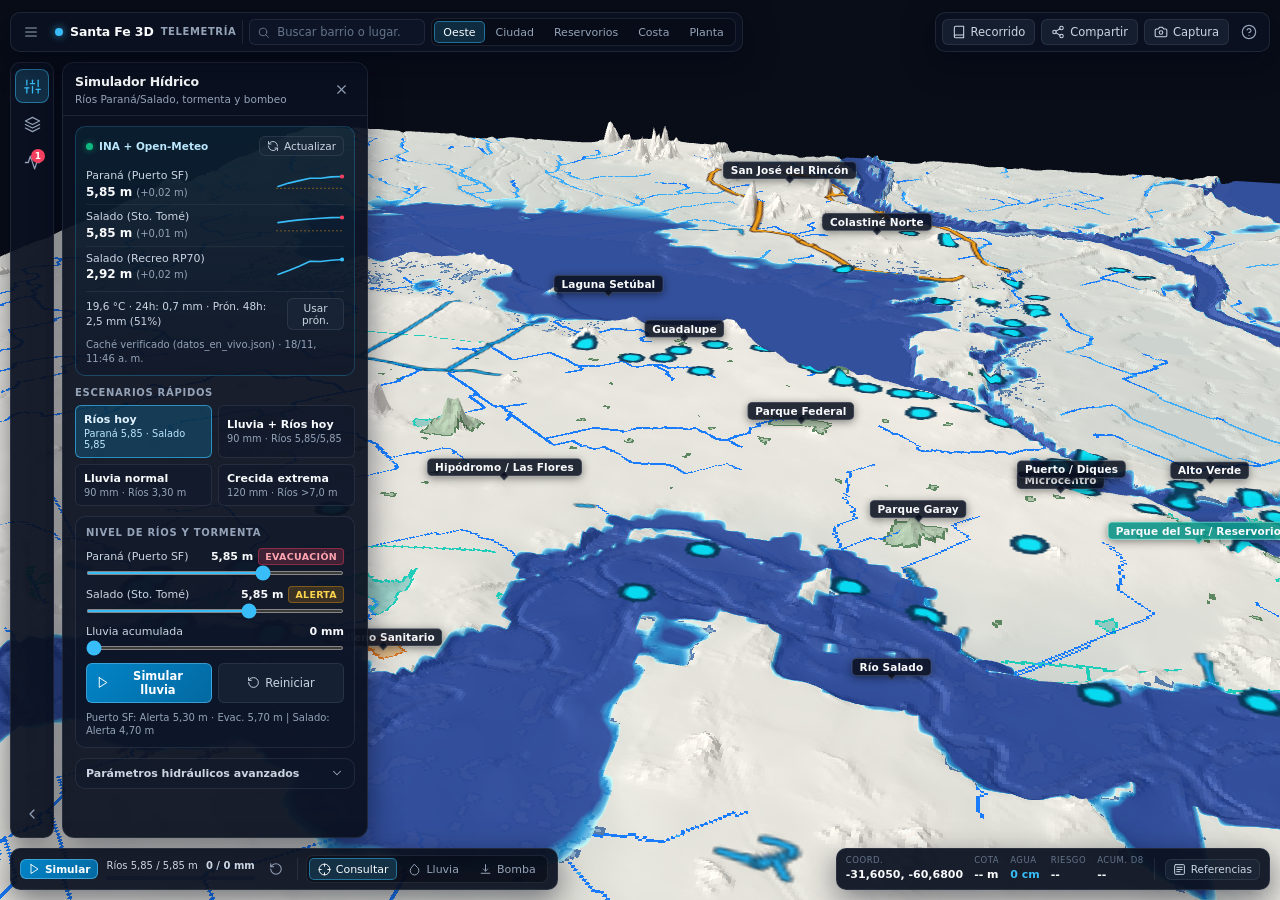
==== commit 651c90e8: "feat(local): capas apagadas por defecto, LOD/rendimiento, basemap Esri HD, labels precisos y validad" ====
--- a/index.html
+++ b/index.html
@@ -297,8 +297,20 @@
           <div class="card">
             <div class="section-label">Referencias urbanas</div>
             <label class="switch-row">
-              <span class="switch-left"><span class="swatch round" style="background:#f43f5e"></span>Equipamiento crítico (OSM)</span>
-              <input class="switch-input" type="checkbox" id="chk-osm-equip" checked>
+              <span class="switch-left"><span class="swatch round" style="background:#f43f5e"></span>Centros de salud / médicos</span>
+              <input class="switch-input" type="checkbox" id="chk-osm-salud">
+            </label>
+            <label class="switch-row">
+              <span class="switch-left"><span class="swatch round" style="background:#f59e0b"></span>Escuelas y educación</span>
+              <input class="switch-input" type="checkbox" id="chk-osm-escuelas">
+            </label>
+            <label class="switch-row">
+              <span class="switch-left"><span class="swatch round" style="background:#a855f7"></span>Bomberos y comisarías</span>
+              <input class="switch-input" type="checkbox" id="chk-osm-emerg">
+            </label>
+            <label class="switch-row">
+              <span class="switch-left"><span class="swatch" style="background:linear-gradient(135deg,#0816d8 50%,#34e08a 50%)"></span>Capa de riesgo hídrico base</span>
+              <input class="switch-input" type="checkbox" id="chk-risk-layer">
             </label>
             <label class="switch-row">
               <span class="switch-left"><span class="swatch" style="background:#2b6cb0"></span>Ríos y Laguna Setúbal</span>
@@ -355,6 +367,10 @@
               <label class="switch-row">
                 <span class="switch-left"><span class="swatch" style="background:#78716c"></span>Curvas de nivel (cada 2 m)</span>
                 <input class="switch-input" type="checkbox" id="chk-contours">
+              </label>
+              <label class="switch-row">
+                <span class="switch-left"><span class="swatch" style="background:#38bdf8"></span>Modo ligero (PC lenta / menor GPU)</span>
+                <input class="switch-input" type="checkbox" id="chk-light-mode">
               </label>
             </div>
           </details>
--- a/src/styles.css
+++ b/src/styles.css
@@ -2,8 +2,8 @@
 :root {
   --bg-deep: #070b14;
   --bg-radial: #0f192d;
-  --surface: rgba(11, 17, 32, 0.84);
-  --surface-elevated: rgba(15, 23, 42, 0.94);
+  --surface: rgba(11, 17, 32, 0.94);
+  --surface-elevated: rgba(15, 23, 42, 0.97);
   --surface-subtle: rgba(30, 41, 59, 0.56);
   --surface-hover: rgba(51, 65, 85, 0.72);
   --border: rgba(148, 163, 184, 0.14);
@@ -23,7 +23,6 @@
   --radius-md: 10px;
   --radius-lg: 12px;
   --shadow: 0 10px 30px rgba(2, 6, 23, 0.52);
-  --blur: blur(16px) saturate(135%);
   --font-sans: "Inter", "Segoe UI", system-ui, -apple-system, sans-serif;
 }
 
@@ -79,10 +78,9 @@
   top: 0;
   left: 0;
   display: none;
-  will-change: transform;
-  background: rgba(11, 17, 32, 0.80);
-  color: var(--text-1);
-  border: 1px solid rgba(148, 163, 184, 0.25);
+  background: rgba(11, 17, 32, 0.88);
+  color: var(--text-1);
+  border: 1px solid rgba(148, 163, 184, 0.28);
   padding: 2px 7px;
   border-radius: 5px;
   font-family: var(--font-sans);
@@ -95,11 +93,25 @@
   cursor: pointer;
   transition: border-color 0.14s ease, background 0.14s ease;
 }
+.map-label::after {
+  content: "";
+  position: absolute;
+  left: 50%;
+  bottom: -4px;
+  width: 6px;
+  height: 6px;
+  background: inherit;
+  border-right: 1px solid rgba(148, 163, 184, 0.32);
+  border-bottom: 1px solid rgba(148, 163, 184, 0.32);
+  transform: translateX(-50%) rotate(45deg);
+  pointer-events: none;
+}
 .map-label:hover { border-color: var(--accent); background: rgba(15, 23, 42, 0.96); }
 .map-label.res-lbl {
-  background: rgba(13, 148, 136, 0.86);
+  background: rgba(13, 148, 136, 0.90);
   border-color: rgba(153, 246, 228, 0.55);
 }
+.map-label.res-lbl::after { border-color: rgba(153, 246, 228, 0.55); }
 .map-label.res-lbl:hover { background: rgba(15, 118, 110, 0.98); border-color: #99f6e4; }
 
 /* Base Controls */
@@ -193,7 +205,6 @@
   background: var(--surface);
   border: 1px solid var(--border);
   border-radius: var(--radius-md);
-  backdrop-filter: var(--blur);
   box-shadow: var(--shadow);
   pointer-events: auto;
 }
@@ -312,7 +323,6 @@
   background: var(--surface);
   border: 1px solid var(--border);
   border-radius: var(--radius-md);
-  backdrop-filter: var(--blur);
   box-shadow: var(--shadow);
   padding: 6px 4px;
   display: flex;
@@ -364,7 +374,6 @@
   background: var(--surface);
   border: 1px solid var(--border);
   border-radius: var(--radius-lg);
-  backdrop-filter: var(--blur);
   box-shadow: var(--shadow);
   display: flex;
   flex-direction: column;
@@ -730,7 +739,6 @@
   background: var(--surface);
   border: 1px solid var(--border);
   border-radius: var(--radius-md);
-  backdrop-filter: var(--blur);
   box-shadow: var(--shadow);
   pointer-events: auto;
 }
@@ -808,7 +816,6 @@
   border-radius: var(--radius-lg);
   padding: 11px 13px;
   box-shadow: var(--shadow);
-  backdrop-filter: var(--blur);
   z-index: 22;
 }
 #legend-popover h3 {
@@ -877,7 +884,6 @@
   border-radius: var(--radius-lg);
   padding: 13px 14px;
   box-shadow: var(--shadow);
-  backdrop-filter: var(--blur);
 }
 .tour-head {
   display: flex;
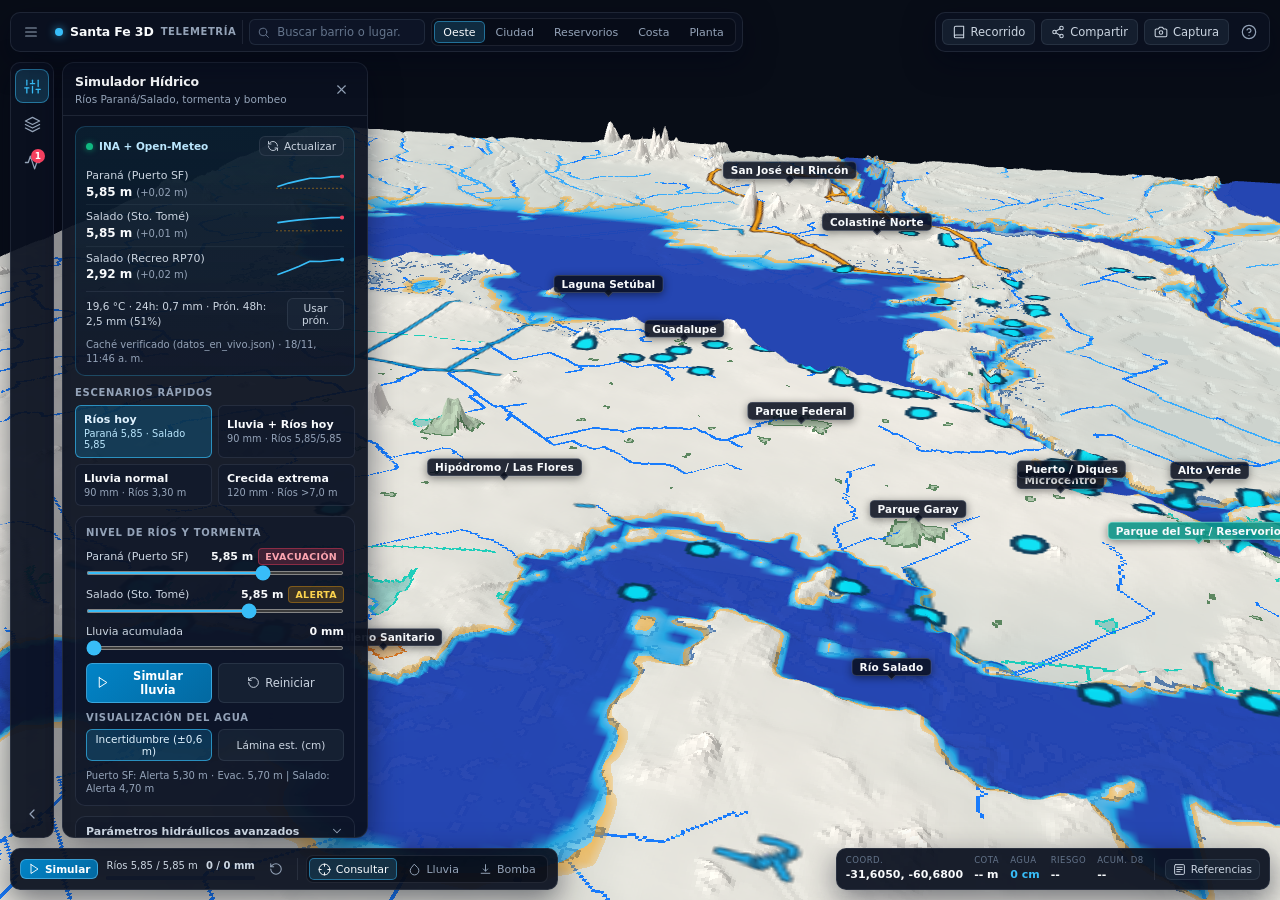
==== commit a1dad90d: "feat(local): modo bandas de incertidumbre (+-0.6m FABDEM) por defecto" ====
--- a/index.html
+++ b/index.html
@@ -195,6 +195,13 @@
                 <span>Reiniciar</span>
               </button>
             </div>
+            <div>
+              <div class="section-label" style="margin-bottom:4px;">Visualización del agua</div>
+              <div class="grid-2">
+                <button class="active btn-xs" data-wvis="uncertainty" title="Bandas de confianza asumiendo margen ±0,6 m de FABDEM">Incertidumbre (±0,6 m)</button>
+                <button class="btn-xs" data-wvis="depth" title="Lámina estimada en cm (orientativa)">Lámina est. (cm)</button>
+              </div>
+            </div>
             <div class="hint-line">Puerto SF: Alerta 5,30 m · Evac. 5,70 m | Salado: Alerta 4,70 m</div>
           </div>
 
@@ -510,7 +517,12 @@
             <span data-icon="close" data-icon-size="13"></span>
           </button>
         </h3>
-        <div class="leg-group-title">Agua simulada (escala unificada)</div>
+        <div class="leg-group-title">Bandas de incertidumbre (FABDEM ±0,6 m)</div>
+        <div class="leg-row"><span class="leg-box" style="background:rgba(245,158,11,0.65);border-color:#f59e0b"></span>Franja sensible (verificar en campo)</div>
+        <div class="leg-row"><span class="leg-box" style="background:#0ea5e9"></span>Probabilidad media (40–80%)</div>
+        <div class="leg-row"><span class="leg-box" style="background:#1e40af"></span>Alta confianza (&gt; 80% · bajos)</div>
+
+        <div class="leg-group-title">Lámina estimada (modo cm)</div>
         <div class="leg-row"><span class="leg-box" style="background:#7dd3fc"></span>Somera (4–15 cm)</div>
         <div class="leg-row"><span class="leg-box" style="background:#0284c7"></span>Media (15–40 cm)</div>
         <div class="leg-row"><span class="leg-box" style="background:#1e3a8a"></span>Profunda (&gt; 40 cm)</div>
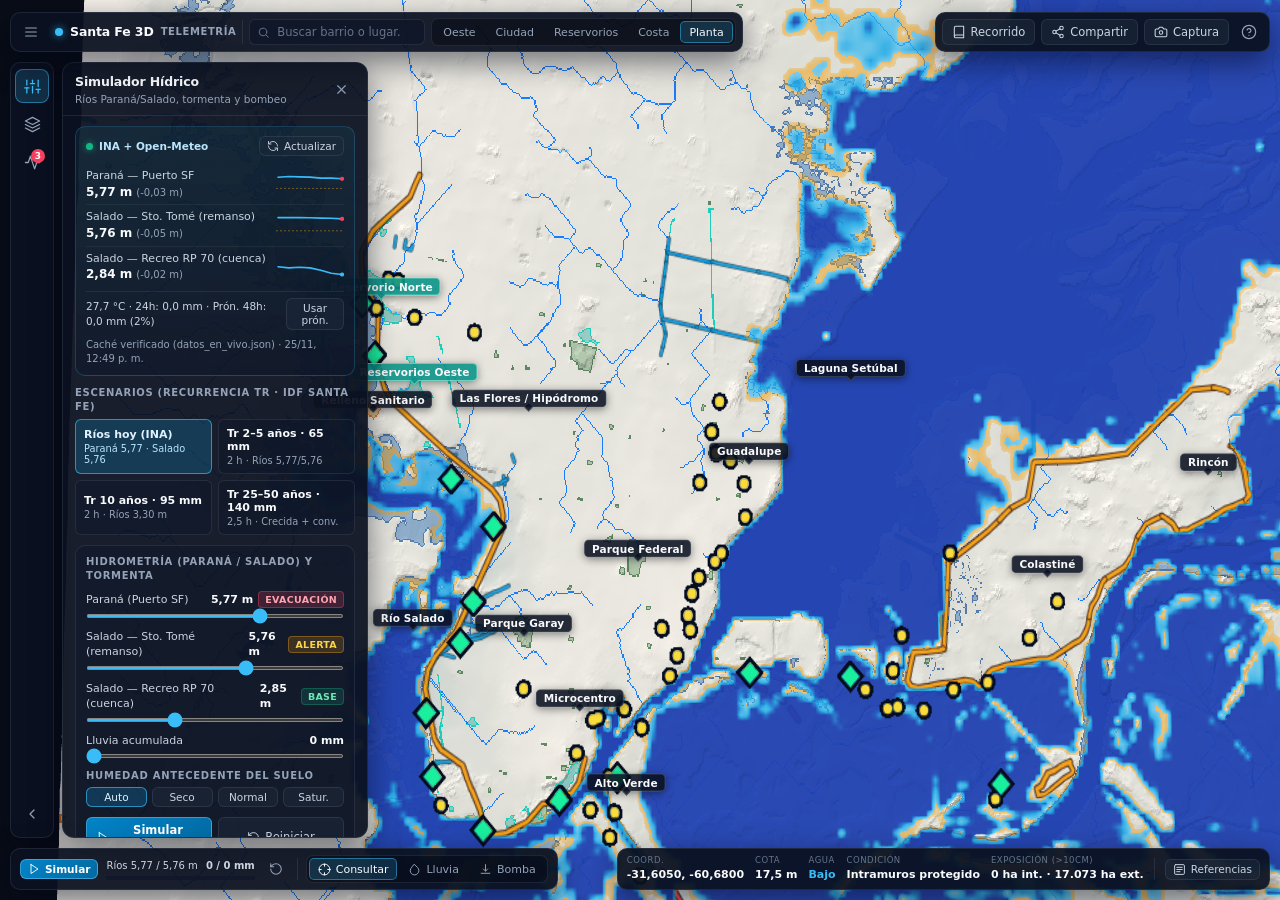
==== commit 33404a6a: "feat: satelital por defecto, defensas calibradas, fisica bombeo real y Etapa 1" ====
--- a/index.html
+++ b/index.html
@@ -4,9 +4,9 @@
   <meta charset="utf-8">
   <meta name="viewport" content="width=device-width, initial-scale=1.0">
   <title>Santa Fe 3D — Simulador de Lluvias, Crecidas y Bombeo</title>
-  <meta name="description" content="Visor topográfico 3D interactivo y simulador de lluvias, crecidas de los ríos Paraná y Salado, reservorios, estaciones de bombeo y equipamiento crítico del Gran Santa Fe.">
+  <meta name="description" content="Visor topográfico 3D interactivo y simulador de lluvias, crecidas de los ríos Paraná y Salado, reservorios y estaciones de bombeo del Gran Santa Fe.">
   <meta property="og:title" content="Santa Fe 3D — Simulador de Lluvias, Crecidas y Bombeo">
-  <meta property="og:description" content="Explorá el relieve suelo desnudo FABDEM, datos hidrométricos oficiales del INA, pronóstico Open-Meteo, 59 estaciones de bombeo y equipamiento crítico de Santa Fe en 3D.">
+  <meta property="og:description" content="Explorá el relieve suelo desnudo FABDEM, datos hidrométricos oficiales del INA, pronóstico Open-Meteo y 59 estaciones de bombeo de Santa Fe en 3D.">
   <meta property="og:type" content="website">
   <link rel="icon" type="image/svg+xml" href="data:image/svg+xml,%3Csvg xmlns='http://www.w3.org/2000/svg' viewBox='0 0 32 32'%3E%3Crect width='32' height='32' rx='8' fill='%230b1120'/%3E%3Cpath d='M5 20c3-2 5 2 8 0s5 2 8 0 4-2 6 0' stroke='%2338bdf8' stroke-width='2.6' fill='none' stroke-linecap='round'/%3E%3Cpath d='M5 13c3-2 5 2 8 0s5 2 8 0 4-2 6 0' stroke='%230ea5e9' stroke-width='2.2' fill='none' stroke-linecap='round' opacity='.75'/%3E%3C/svg%3E">
   <link rel="stylesheet" href="./src/styles.css">
@@ -37,18 +37,18 @@
         <datalist id="barrios-list"></datalist>
       </div>
       <div id="preset-buttons" class="segmented" role="group" aria-label="Vistas de cámara">
-        <button data-preset="cap1" class="active">Oeste</button>
+        <button data-preset="cap1">Oeste</button>
         <button data-preset="cap2">Ciudad</button>
         <button data-preset="res">Reservorios</button>
         <button data-preset="costa">Costa</button>
-        <button data-preset="top">Planta</button>
+        <button data-preset="top" class="active">Planta</button>
       </div>
       <select id="preset-select" aria-label="Vista de cámara">
-        <option value="cap1" selected>Oeste</option>
+        <option value="cap1">Oeste</option>
         <option value="cap2">Ciudad</option>
         <option value="res">Reservorios</option>
         <option value="costa">Costa</option>
-        <option value="top">Planta</option>
+        <option value="top" selected>Planta</option>
       </select>
     </div>
 
@@ -70,6 +70,14 @@
       </button>
     </div>
   </header>
+
+  <!-- Banner persistente para distinguir escenarios simulados de datos reales en vivo -->
+  <div id="sim-banner" class="sim-banner hidden" role="status" aria-live="polite">
+    <span class="sim-banner-dot" aria-hidden="true"></span>
+    <strong class="sim-banner-title">ESCENARIO SIMULADO</strong>
+    <span id="sim-banner-detail" class="sim-banner-detail tabular">No representa estado real en vivo</span>
+    <button id="btn-back-live" class="btn-xs" type="button">Volver a hoy</button>
+  </div>
 
   <!-- ZONA 2: Panel lateral único con Rail de 3 modos -->
   <aside id="sidebar" aria-label="Controles del simulador">
@@ -126,25 +134,25 @@
             <div id="live-meta" class="live-meta">Iniciando telemetría...</div>
           </div>
 
-          <!-- Escenarios rápidos -->
+          <!-- Escenarios anclados a recurrencias hidrológicas (Tr - IDF Santa Fe) -->
           <div>
-            <div class="section-label">Escenarios rápidos</div>
+            <div class="section-label">Escenarios (recurrencia Tr · IDF Santa Fe)</div>
             <div class="grid-2" style="margin-top:5px;">
               <button class="scenario-btn active" data-sc="hoy">
-                <strong>Ríos hoy</strong>
+                <strong>Ríos hoy (INA)</strong>
                 <span id="sc-hoy-sub" class="tabular">Cargando escala...</span>
               </button>
-              <button class="scenario-btn" data-sc="rain_hoy">
-                <strong>Lluvia + Ríos hoy</strong>
-                <span id="sc-rhoy-sub" class="tabular">90 mm · Ríos hoy</span>
-              </button>
-              <button class="scenario-btn" data-sc="rain90">
-                <strong>Lluvia normal</strong>
-                <span class="tabular">90 mm · Ríos 3,30 m</span>
-              </button>
-              <button class="scenario-btn" data-sc="combo">
-                <strong>Crecida extrema</strong>
-                <span class="tabular">120 mm · Ríos &gt;7,0 m</span>
+              <button class="scenario-btn" data-sc="tr5">
+                <strong>Tr 2–5 años · 65 mm</strong>
+                <span id="sc-rhoy-sub" class="tabular">2 h · Ríos hoy</span>
+              </button>
+              <button class="scenario-btn" data-sc="tr10">
+                <strong>Tr 10 años · 95 mm</strong>
+                <span class="tabular">2 h · Ríos 3,30 m</span>
+              </button>
+              <button class="scenario-btn" data-sc="tr50">
+                <strong>Tr 25–50 años · 140 mm</strong>
+                <span class="tabular">2,5 h · Crecida + conv.</span>
               </button>
             </div>
           </div>
@@ -152,7 +160,7 @@
           <!-- Controles principales (Nivel 1) -->
           <div class="card">
             <div class="section-label">
-              <span>Nivel de ríos y tormenta</span>
+              <span>Hidrometría (Paraná / Salado) y tormenta</span>
             </div>
 
             <div class="slider-block">
@@ -168,13 +176,24 @@
 
             <div class="slider-block">
               <div class="slider-head">
-                <span>Salado (Sto. Tomé)</span>
+                <span title="Nivel de desembocadura influenciado por remanso del Río Paraná">Salado — Sto. Tomé (remanso)</span>
                 <span class="slider-val tabular">
                   <span id="val-salado">-- m</span>
                   <span id="tag-salado" class="badge badge-ok">Normal</span>
                 </span>
               </div>
-              <input id="sl-salado" type="range" min="2.0" max="8.0" step="0.01" value="3.20" aria-label="Altura Río Salado en Santo Tomé">
+              <input id="sl-salado" type="range" min="2.0" max="8.0" step="0.01" value="3.20" aria-label="Altura Río Salado en Santo Tomé (desembocadura y remanso Paraná)">
+            </div>
+
+            <div class="slider-block">
+              <div class="slider-head">
+                <span title="Estación INA Recreo RP 70: indica aporte propio de la cuenca del Salado">Salado — Recreo RP 70 (cuenca)</span>
+                <span class="slider-val tabular">
+                  <span id="val-recreo">2,90 m</span>
+                  <span id="tag-recreo" class="badge badge-ok">Base</span>
+                </span>
+              </div>
+              <input id="sl-recreo" type="range" min="0.5" max="7.5" step="0.05" value="2.90" aria-label="Altura Río Salado en Recreo Ruta 70 (aporte de cuenca)">
             </div>
 
             <div class="slider-block">
@@ -183,6 +202,16 @@
                 <span id="val-rain" class="slider-val tabular">0 mm</span>
               </div>
               <input id="sl-rain" type="range" min="0" max="250" step="5" value="0" aria-label="Lluvia acumulada en milímetros">
+            </div>
+
+            <div>
+              <div class="section-label" style="margin-bottom:4px;">Humedad antecedente del suelo</div>
+              <div class="grid-4">
+                <button class="active btn-xs" data-soil="auto" title="Calculada según lluvia real 24 h">Auto</button>
+                <button class="btn-xs" data-soil="dry">Seco</button>
+                <button class="btn-xs" data-soil="wet">Normal</button>
+                <button class="btn-xs" data-soil="saturated">Satur.</button>
+              </div>
             </div>
 
             <div class="grid-2" style="margin-top:2px;">
@@ -202,7 +231,7 @@
                 <button class="btn-xs" data-wvis="depth" title="Lámina estimada en cm (orientativa)">Lámina est. (cm)</button>
               </div>
             </div>
-            <div class="hint-line">Puerto SF: Alerta 5,30 m · Evac. 5,70 m | Salado: Alerta 4,70 m</div>
+            <div class="hint-line">Puerto SF: Alerta 5,30 m · Evac. 5,70 m | Salado Sto. Tomé: Alerta 4,70 m</div>
           </div>
 
           <!-- Nivel 2: Parámetros hidráulicos avanzados (colapsado por defecto) -->
@@ -229,16 +258,6 @@
               </div>
 
               <div>
-                <div class="section-label" style="margin-bottom:4px;">Humedad previa del suelo</div>
-                <div class="grid-4">
-                  <button class="active btn-xs" data-soil="auto" title="Calculada según lluvia real 24 h">Auto</button>
-                  <button class="btn-xs" data-soil="dry">Seco</button>
-                  <button class="btn-xs" data-soil="wet">Húmedo</button>
-                  <button class="btn-xs" data-soil="saturated">Satur.</button>
-                </div>
-              </div>
-
-              <div>
                 <div class="section-label" style="margin-bottom:4px;">Desagüe pluvial urbano</div>
                 <div class="grid-2">
                   <button id="btn-drain-ok" class="active" data-drain="partial">Parcial</button>
@@ -247,7 +266,7 @@
               </div>
 
               <div>
-                <div class="section-label" style="margin-bottom:4px;">Estaciones de bombeo (59)</div>
+                <div class="section-label" style="margin-bottom:4px;">Estaciones de bombeo (14 fijas + 45 móviles)</div>
                 <div class="grid-2">
                   <button id="btn-cpump-on" class="active" data-cpump="on">Activas (59)</button>
                   <button id="btn-cpump-off" data-cpump="off">Apagadas</button>
@@ -262,11 +281,11 @@
           <div class="card">
             <div class="section-label">Mapa base</div>
             <div class="grid-3">
-              <button class="active" data-base="relief">Relieve</button>
+              <button data-base="relief">Relieve</button>
               <button data-base="streets">Calles</button>
-              <button data-base="sat">Satélite</button>
-            </div>
-            <div id="basemap-status" class="hint-line">Relieve topográfico offline (FABDEM).</div>
+              <button class="active" data-base="sat">Satélite</button>
+            </div>
+            <div id="basemap-status" class="hint-line">Cargando imagen satelital HD...</div>
             <div id="basemap-attr" class="basemap-attr hidden"></div>
           </div>
 
@@ -303,18 +322,6 @@
 
           <div class="card">
             <div class="section-label">Referencias urbanas</div>
-            <label class="switch-row">
-              <span class="switch-left"><span class="swatch round" style="background:#f43f5e"></span>Centros de salud / médicos</span>
-              <input class="switch-input" type="checkbox" id="chk-osm-salud">
-            </label>
-            <label class="switch-row">
-              <span class="switch-left"><span class="swatch round" style="background:#f59e0b"></span>Escuelas y educación</span>
-              <input class="switch-input" type="checkbox" id="chk-osm-escuelas">
-            </label>
-            <label class="switch-row">
-              <span class="switch-left"><span class="swatch round" style="background:#a855f7"></span>Bomberos y comisarías</span>
-              <input class="switch-input" type="checkbox" id="chk-osm-emerg">
-            </label>
             <label class="switch-row">
               <span class="switch-left"><span class="swatch" style="background:linear-gradient(135deg,#0816d8 50%,#34e08a 50%)"></span>Capa de riesgo hídrico base</span>
               <input class="switch-input" type="checkbox" id="chk-risk-layer">
@@ -350,10 +357,10 @@
                 </div>
                 <input id="sl-risk-alpha" type="range" min="0" max="100" step="2" value="62">
               </div>
-              <label class="switch-row"><span class="switch-left"><span class="swatch" style="background:#0816d8"></span>Zona I / Riesgo I</span><input class="switch-input" type="checkbox" id="chk-r1" checked></label>
-              <label class="switch-row"><span class="switch-left"><span class="swatch" style="background:#3cd6ff"></span>Zona II / Riesgo II</span><input class="switch-input" type="checkbox" id="chk-r2" checked></label>
-              <label class="switch-row"><span class="switch-left"><span class="swatch" style="background:#34e08a"></span>Zona III / Riesgo III</span><input class="switch-input" type="checkbox" id="chk-r3" checked></label>
-              <label class="switch-row"><span class="switch-left"><span class="swatch" style="background:#f4f2ec"></span>Zona IV / Sin riesgo</span><input class="switch-input" type="checkbox" id="chk-r4" checked></label>
+              <label class="switch-row"><span class="switch-left"><span class="swatch" style="background:#0816d8"></span>Zona I · Extramuros sin defensa</span><input class="switch-input" type="checkbox" id="chk-r1" checked></label>
+              <label class="switch-row"><span class="switch-left"><span class="swatch" style="background:#3cd6ff"></span>Zona II · Terraza baja fluvial</span><input class="switch-input" type="checkbox" id="chk-r2" checked></label>
+              <label class="switch-row"><span class="switch-left"><span class="swatch" style="background:#34e08a"></span>Zona III · Defendida / periurbana</span><input class="switch-input" type="checkbox" id="chk-r3" checked></label>
+              <label class="switch-row"><span class="switch-left"><span class="swatch" style="background:#f4f2ec"></span>Zona IV · Intramuros protegido</span><input class="switch-input" type="checkbox" id="chk-r4" checked></label>
             </div>
           </details>
 
@@ -395,25 +402,13 @@
             </div>
           </div>
 
-          <div>
-            <div class="section-label">Equipamiento OSM afectado (&gt;10 cm)</div>
-            <div class="grid-3" style="margin-top:6px;">
-              <button id="pill-salud" class="impact-btn" type="button" aria-label="Ver centros de salud afectados">
-                <span id="kpi-salud" class="imp-count tabular">0</span>
-                <span class="imp-lbl"><span data-icon="health" data-icon-size="11"></span>Salud</span>
-              </button>
-              <button id="pill-esc" class="impact-btn" type="button" aria-label="Ver escuelas afectadas">
-                <span id="kpi-escuelas" class="imp-count tabular">0</span>
-                <span class="imp-lbl"><span data-icon="school" data-icon-size="11"></span>Escuelas</span>
-              </button>
-              <button id="pill-emerg" class="impact-btn" type="button" aria-label="Ver cuarteles y comisarías afectados">
-                <span id="kpi-emerg" class="imp-count tabular">0</span>
-                <span class="imp-lbl"><span data-icon="shield" data-icon-size="11"></span>Emerg.</span>
-              </button>
-            </div>
-          </div>
-
-          <!-- Diagnóstico del punto o listado de establecimientos -->
+          <!-- Alertas operativas empíricas activas (Fase 6) -->
+          <div id="emp-alerts-wrap" class="hidden">
+            <div class="section-label">Umbrales territoriales activos</div>
+            <div id="emp-alerts-list" class="emp-alerts-list"></div>
+          </div>
+
+          <!-- Diagnóstico del punto -->
           <div id="diag-panel" class="diag-box selectable">
             <div class="diag-head">
               <span id="diag-title" class="diag-title">Diagnóstico por sector</span>
@@ -422,9 +417,8 @@
               </button>
             </div>
             <div id="diag-body" class="diag-meta">
-              Hacé clic en cualquier punto del mapa 3D o seleccioná una categoría arriba para inspeccionar cotas, agua simulada y equipamiento cercano.
-            </div>
-            <div id="diag-list" class="diag-list hidden"></div>
+              Hacé clic en cualquier punto del mapa 3D para inspeccionar cotas, agua simulada y bombeo cercano.
+            </div>
           </div>
         </div>
       </div>
@@ -495,12 +489,12 @@
           <span id="i-water" class="insp-v water tabular">0 cm</span>
         </div>
         <div class="insp-col insp-hide-md">
-          <span class="insp-k">Riesgo</span>
+          <span class="insp-k">Condición</span>
           <span id="i-risk" class="insp-v">--</span>
         </div>
         <div class="insp-col insp-hide-md">
-          <span class="insp-k">Acum. D8</span>
-          <span id="i-acum" class="insp-v tabular">--</span>
+          <span class="insp-k">Exposición (&gt;10cm)</span>
+          <span id="i-acum" class="insp-v tabular">0 ha int. · 0 ha ext.</span>
         </div>
       </div>
       <div class="dock-divider"></div>
@@ -527,26 +521,23 @@
         <div class="leg-row"><span class="leg-box" style="background:#0284c7"></span>Media (15–40 cm)</div>
         <div class="leg-row"><span class="leg-box" style="background:#1e3a8a"></span>Profunda (&gt; 40 cm)</div>
 
-        <div class="leg-group-title">Riesgo hídrico base</div>
-        <div class="leg-row"><span class="leg-box" style="background:#f8fafc"></span>Zona IV / Sin riesgo (ciudad alta)</div>
-        <div class="leg-row"><span class="leg-box" style="background:#34e08a"></span>Zona III / Riesgo III</div>
-        <div class="leg-row"><span class="leg-box" style="background:#33e0b3"></span>Zona II/III (transición)</div>
-        <div class="leg-row"><span class="leg-box" style="background:#3cd6ff"></span>Zona II / Riesgo II</div>
-        <div class="leg-row"><span class="leg-box" style="background:#0816d8"></span>Zona I / Riesgo I</div>
-
-        <div class="leg-group-title">Infraestructura y equipamiento</div>
+        <div class="leg-group-title">Zonificación física territorial</div>
+        <div class="leg-row"><span class="leg-box" style="background:#f8fafc"></span>Intramuros protegido (terraza alta)</div>
+        <div class="leg-row"><span class="leg-box" style="background:#34e08a"></span>Área defendida / periurbana condicionada</div>
+        <div class="leg-row"><span class="leg-box" style="background:#33e0b3"></span>Franja de transición</div>
+        <div class="leg-row"><span class="leg-box" style="background:#3cd6ff"></span>Terraza baja / transición fluvial</div>
+        <div class="leg-row"><span class="leg-box" style="background:#0816d8"></span>Extramuros sin defensa (valle aluvial)</div>
+
+        <div class="leg-group-title">Infraestructura hídrica y defensas</div>
         <div class="leg-row"><span class="leg-line" style="background:#0077ff"></span>Corredor de escurrimiento D8</div>
-        <div class="leg-row"><span class="leg-box" style="background:rgba(20,184,166,0.35);border-color:#14b8a6"></span>Reservorio / cuenco</div>
-        <div class="leg-row"><span class="leg-dot" style="background:#06b6d4;border:1.5px solid #0f172a"></span>Estación de bombeo (59 aprox.)</div>
-        <div class="leg-row"><span class="leg-line" style="background:#f59e0b"></span>Defensa · <span class="leg-line" style="background:#0ea5e9"></span>Canal (OSM)</div>
-        <div class="leg-row">
-          <span class="leg-dot" style="background:#f43f5e"></span>Salud ·
-          <span class="leg-dot" style="background:#f59e0b"></span>Escuelas ·
-          <span class="leg-dot" style="background:#a855f7"></span>Emergencia
-        </div>
+        <div class="leg-row"><span class="leg-box" style="background:rgba(20,184,166,0.35);border-color:#14b8a6"></span>Área de reservorio / cuenco</div>
+        <div class="leg-row"><span class="leg-dot" style="background:#10f09e;border:1.5px solid #020617;border-radius:2px;transform:rotate(45deg)"></span>Estación fija principal (EB0–EB6)</div>
+        <div class="leg-row"><span class="leg-dot" style="background:#facc15;border:1.5px solid #020617"></span>Punto de bombeo móvil / complementario</div>
+        <div class="leg-row"><span class="leg-line" style="background:#f59e0b"></span>Defensa consolidada · <span class="leg-line" style="background:#0ea5e9"></span>Canal (OSM)</div>
+        <div class="leg-row"><span class="leg-line" style="background:repeating-linear-gradient(90deg,#f43f5e 0 6px,transparent 6px 10px)"></span>Sector extramuros sin defensa</div>
 
         <div class="leg-disclaimer">
-          FABDEM suelo desnudo (~30 m) · OSM · INA (Puerto SF 0 = 8,42 m IGN) · Open-Meteo. Modelo orientativo; no reemplaza alertas oficiales.
+          FABDEM suelo desnudo (~30 m) · OSM · INA (Puerto SF 0 = 8,20 m IGN) · Open-Meteo. Modelo orientativo; no reemplaza alertas oficiales.
         </div>
       </div>
     </div>
--- a/src/styles.css
+++ b/src/styles.css
@@ -306,6 +306,61 @@
   flex-shrink: 0;
 }
 
+/* Banner persistente de Escenario Simulado */
+.sim-banner {
+  position: fixed;
+  top: 62px;
+  left: 50%;
+  transform: translateX(-50%);
+  z-index: 19;
+  display: inline-flex;
+  align-items: center;
+  gap: 8px;
+  padding: 5px 11px;
+  background: rgba(30, 18, 6, 0.94);
+  border: 1px solid rgba(245, 158, 11, 0.72);
+  border-radius: 999px;
+  box-shadow: 0 6px 20px rgba(2, 6, 23, 0.55);
+  color: #fef3c7;
+  font-size: 11px;
+  max-width: calc(100vw - 28px);
+  white-space: nowrap;
+}
+.sim-banner-dot {
+  width: 7px;
+  height: 7px;
+  border-radius: 50%;
+  background: #f59e0b;
+  box-shadow: 0 0 8px rgba(245, 158, 11, 0.85);
+  flex-shrink: 0;
+}
+.sim-banner-title {
+  font-size: 10.5px;
+  font-weight: 800;
+  letter-spacing: 0.06em;
+  color: #fbbf24;
+}
+.sim-banner-detail {
+  color: #fde68a;
+  font-size: 10.5px;
+  overflow: hidden;
+  text-overflow: ellipsis;
+}
+.sim-banner button {
+  background: rgba(245, 158, 11, 0.22);
+  border-color: rgba(251, 191, 36, 0.55);
+  color: #fffbeb;
+  padding: 2px 8px;
+  font-size: 10px;
+  font-weight: 600;
+}
+.sim-banner button:hover {
+  background: rgba(245, 158, 11, 0.36);
+}
+body.sim-mode #glcanvas {
+  box-shadow: inset 0 0 0 2px rgba(245, 158, 11, 0.45);
+}
+
 /* ZONE 2: Left Sidebar with 3-Mode Icon Rail */
 #sidebar {
   position: fixed;
@@ -661,19 +716,47 @@
 .kpi-v { font-size: 12.5px; font-weight: 700; color: var(--text-1); }
 .kpi-k { font-size: 9px; color: var(--text-3); margin-top: 2px; }
 
-.impact-btn {
-  flex-direction: column;
-  padding: 7px 5px;
-  gap: 3px;
-  background: rgba(15, 23, 42, 0.72);
-}
-.impact-btn .imp-count { font-size: 13px; font-weight: 700; color: var(--text-1); }
-.impact-btn .imp-lbl { font-size: 9.5px; color: var(--text-3); display: inline-flex; align-items: center; gap: 3px; }
-.impact-btn.hit {
-  border-color: rgba(244, 63, 94, 0.55);
-  background: rgba(244, 63, 94, 0.14);
-}
-.impact-btn.hit .imp-count { color: #fda4af; }
+.emp-alerts-list {
+  display: flex;
+  flex-direction: column;
+  gap: 5px;
+  margin-top: 6px;
+}
+.emp-alert-item {
+  width: 100%;
+  flex-direction: column;
+  align-items: flex-start;
+  text-align: left;
+  padding: 6px 8px;
+  gap: 2px;
+  background: rgba(245, 158, 11, 0.11);
+  border: 1px solid rgba(245, 158, 11, 0.38);
+}
+.emp-alert-item:hover:not(:disabled) {
+  background: rgba(245, 158, 11, 0.18);
+  border-color: rgba(245, 158, 11, 0.62);
+}
+.emp-alert-top {
+  width: 100%;
+  display: flex;
+  align-items: center;
+  justify-content: space-between;
+  gap: 6px;
+  font-size: 11px;
+  font-weight: 600;
+  color: #fde68a;
+}
+.emp-alert-tag {
+  font-size: 9.5px;
+  font-weight: 700;
+  color: #fcd34d;
+  white-space: nowrap;
+}
+.emp-alert-desc {
+  font-size: 10px;
+  color: var(--text-2);
+  line-height: 1.32;
+}
 
 .diag-box {
   background: rgba(15, 23, 42, 0.68);
@@ -692,29 +775,6 @@
 }
 .diag-title { font-size: 12px; font-weight: 700; color: var(--accent); }
 .diag-meta { font-size: 11px; color: var(--text-2); line-height: 1.42; }
-.diag-list {
-  display: flex;
-  flex-direction: column;
-  gap: 4px;
-  max-height: 220px;
-  overflow-y: auto;
-  padding-right: 2px;
-}
-.diag-list-item {
-  width: 100%;
-  justify-content: space-between;
-  padding: 5px 8px;
-  font-size: 11px;
-  text-align: left;
-  background: rgba(30, 41, 59, 0.55);
-}
-.diag-list-item .cm-tag {
-  font-size: 10.5px;
-  font-weight: 700;
-  color: #fda4af;
-  flex-shrink: 0;
-  margin-left: 6px;
-}
 
 /* ZONE 3: Unified Bottom Dock */
 #bottom-dock {
